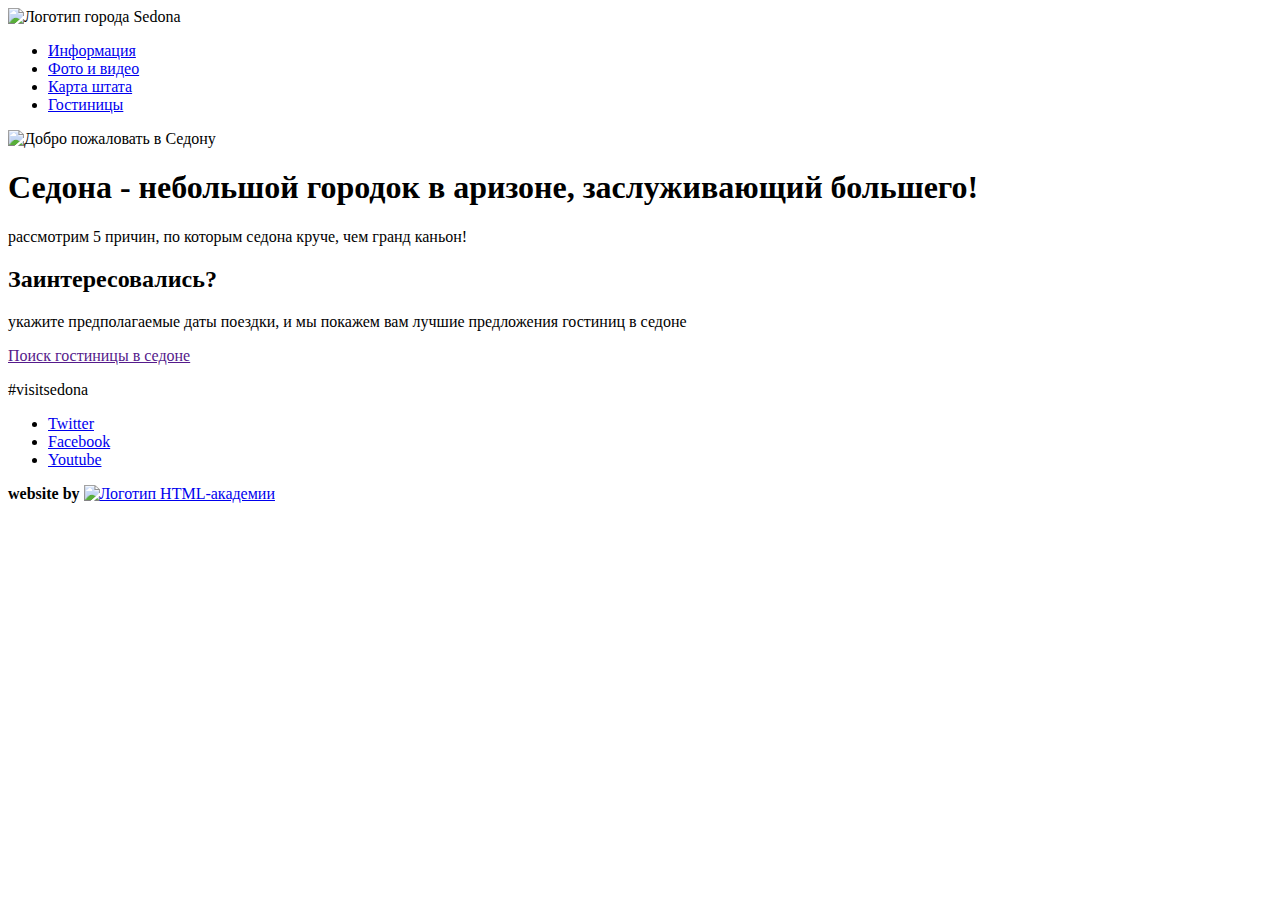
==== index.html @ 6fabb26b "Correct 3 comments ex.2" ====
<!DOCTYPE html>
<html lang="ru">
  <head>
    <meta charset="utf-8">
    <title>HTML Academy: Седона</title>
  </head>
  <body>
	   <header class="main-header">
       <nav class="main-navigation">
         <!-- LOGO -->
         <a class="main-header-logo">
           <img src="img/logo.jpg" width="" height="" alt="Логотип города Sedona">
         </a>
         <ul class="site-navigation">
           <li><a href="info.html">Информация</a></li>
           <li><a href="multimedia.html">Фото и видео</a></li>
           <li><a href="map.html">Карта штата</a></li>
           <li><a href="inner.html">Гостиницы</a></li>
         </ul>
       </nav>
     </header>
     <main class="container">
       <!-- Image and text -->
       <section class = "welcome-foto">
           <img src="" width="" height="" alt="Добро пожаловать в Седону">
       </section>
       <section class = "welcome-text">
         <h1>Седона - небольшой городок в аризоне, заслуживающий большего!</h1>
         <p>рассмотрим 5 причин, по которым седона круче, чем гранд каньон!</p>
       </section>
      <!-- It is not necessary to do on lesson 2 -->
       <section class = "features">
       </section>
       <section class = "booking">
          <h2>Заинтересовались?</h2>
          <p>укажите предполагаемые даты поездки,
            и мы покажем вам лучшие предложения гостиниц в седоне</p>
          <a class="button" href="">Поиск гостиницы в седоне</a>
        </section>
        <!-- It is not necessary to do on lesson 2 -->
         <section class = "map">
         </section>
     </main>
     <footer class="main-footer">
       <p>#visitsedona</p>
       <ul>
         <li><a class="social-media" href="#">Twitter</a></li>
         <li><a class="social-media" href="#">Facebook</a></li>
         <li><a class="social-media" href="#">Youtube</a></li>
       </ul>
       <p>
         <b>website by</b>
         <a class="copyright" href="https://htmlacademy.ru">
           <img src="img/copyright.jpg" width="" height="" alt="Логотип HTML-академии">
         </a>
       </p>
     </footer>
  </body>
</html>
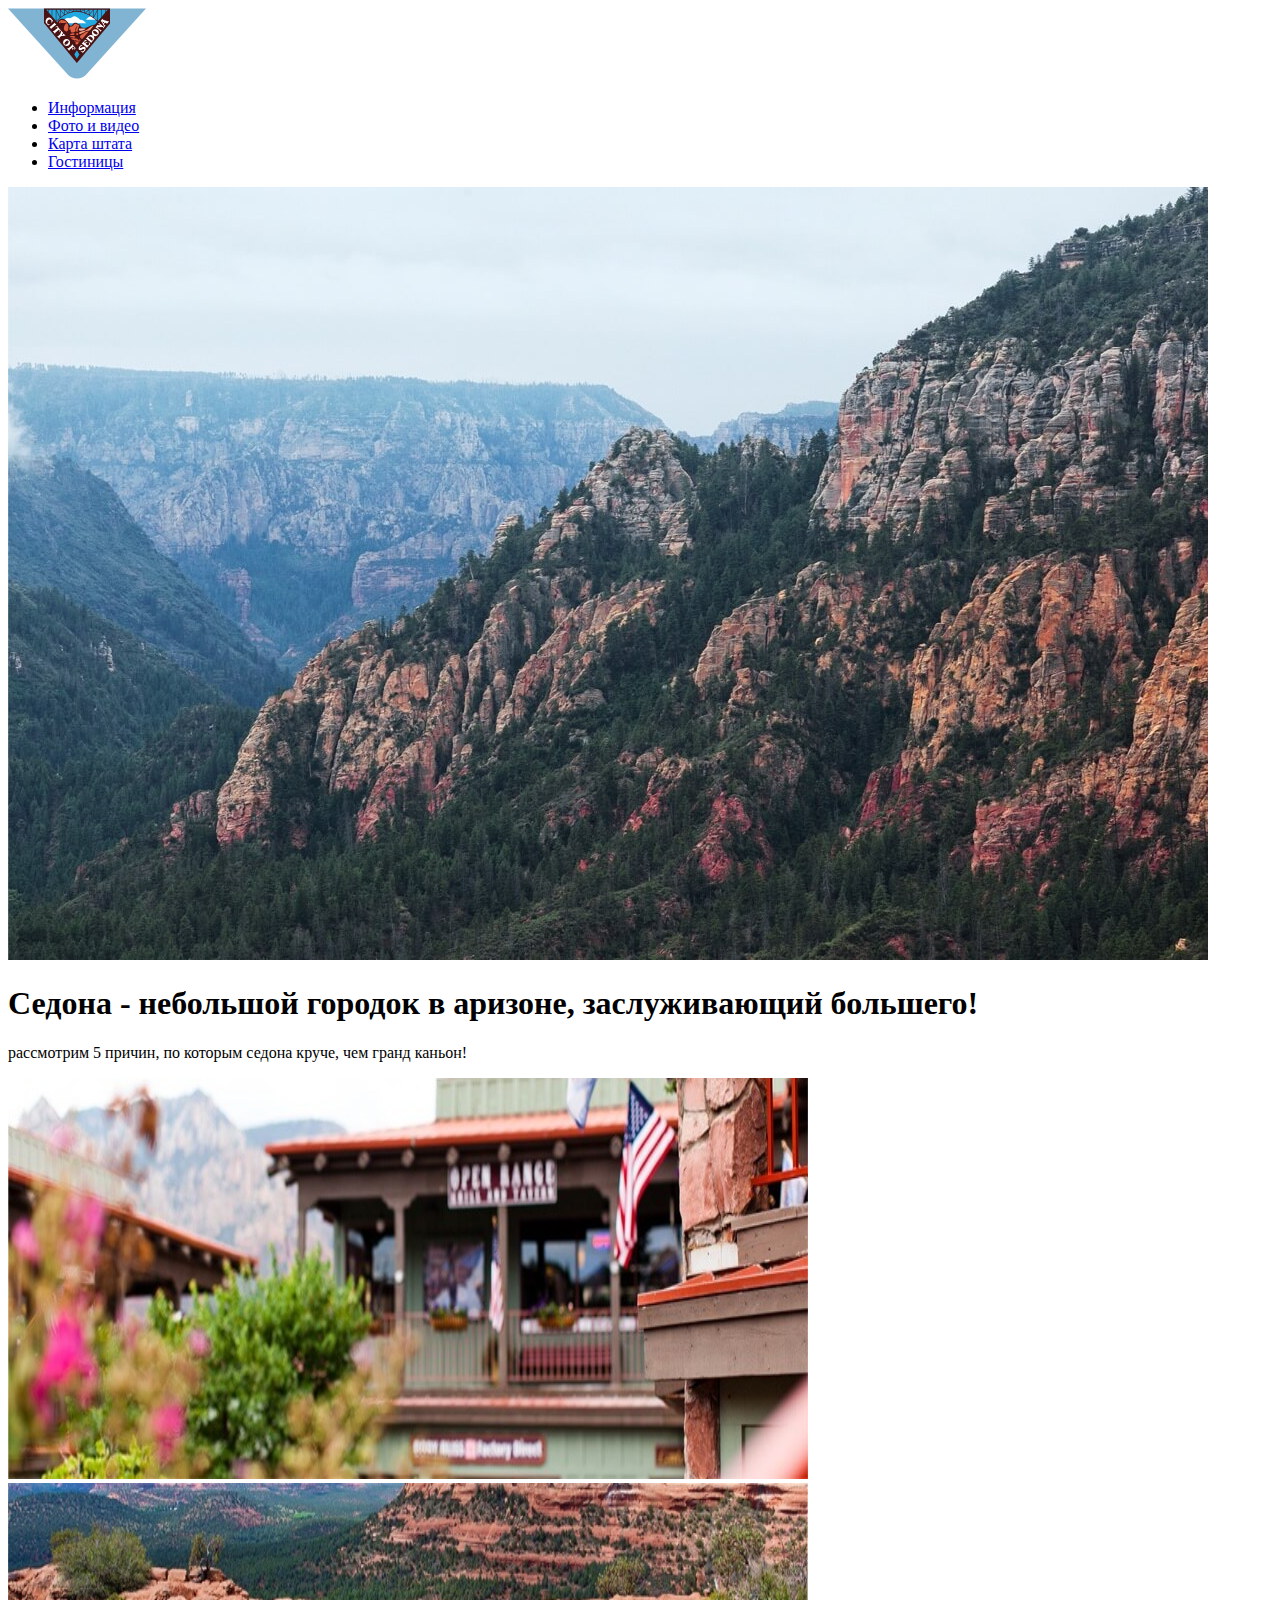
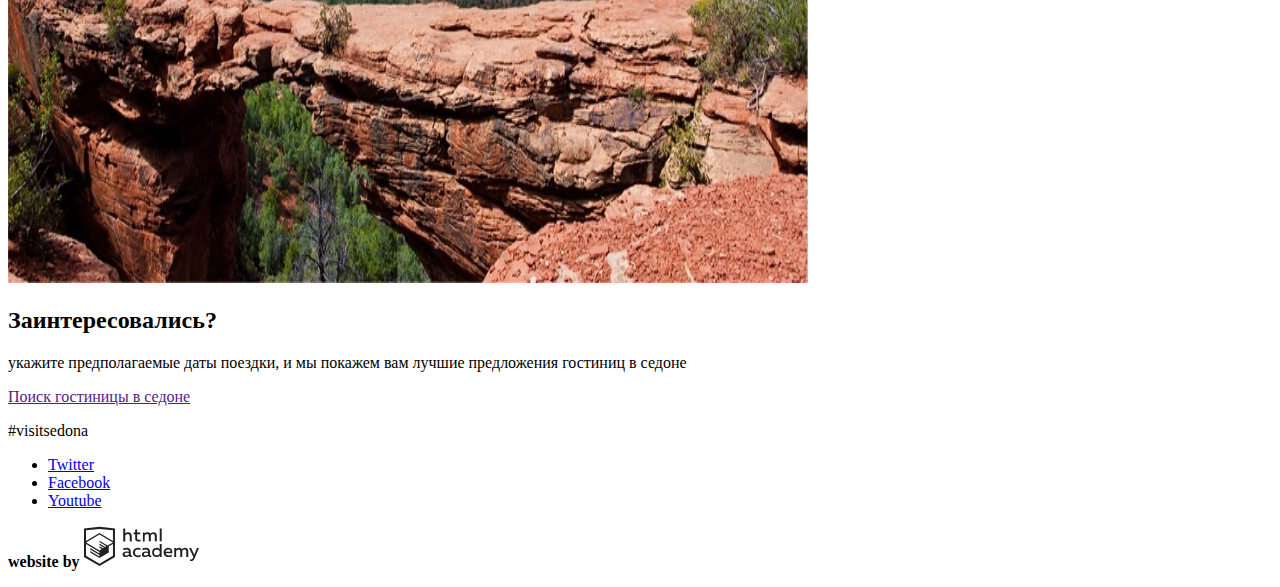
==== commit 675d3692: "Add jpg files" ====
--- a/index.html
+++ b/index.html
@@ -9,7 +9,7 @@
        <nav class="main-navigation">
          <!-- LOGO -->
          <a class="main-header-logo">
-           <img src="img/logo.jpg" width="" height="" alt="Логотип города Sedona">
+           <img src="img/logo-sedona.svg" width="138" height="71" alt="Логотип города Sedona">
          </a>
          <ul class="site-navigation">
            <li><a href="info.html">Информация</a></li>
@@ -22,7 +22,7 @@
      <main class="container">
        <!-- Image and text -->
        <section class = "welcome-foto">
-           <img src="" width="" height="" alt="Добро пожаловать в Седону">
+           <img src="img/welcome.jpg" width="1200" height="773" alt="Добро пожаловать в Седону">
        </section>
        <section class = "welcome-text">
          <h1>Седона - небольшой городок в аризоне, заслуживающий большего!</h1>
@@ -30,6 +30,8 @@
        </section>
       <!-- It is not necessary to do on lesson 2 -->
        <section class = "features">
+         <img src="img/welcome-true-town.jpg" width="800" height="401" alt="Седона - настоящий город, а не аттракцион для туристов">
+         <img src="img/welcome-bridge.jpg" width="800" height="400" alt="Мост дьявола">
        </section>
        <section class = "booking">
           <h2>Заинтересовались?</h2>
@@ -51,7 +53,7 @@
        <p>
          <b>website by</b>
          <a class="copyright" href="https://htmlacademy.ru">
-           <img src="img/copyright.jpg" width="" height="" alt="Логотип HTML-академии">
+           <img src="img/logo-htmlacademy.svg" width="115" height="41" alt="Логотип HTML-академии">
          </a>
        </p>
      </footer>
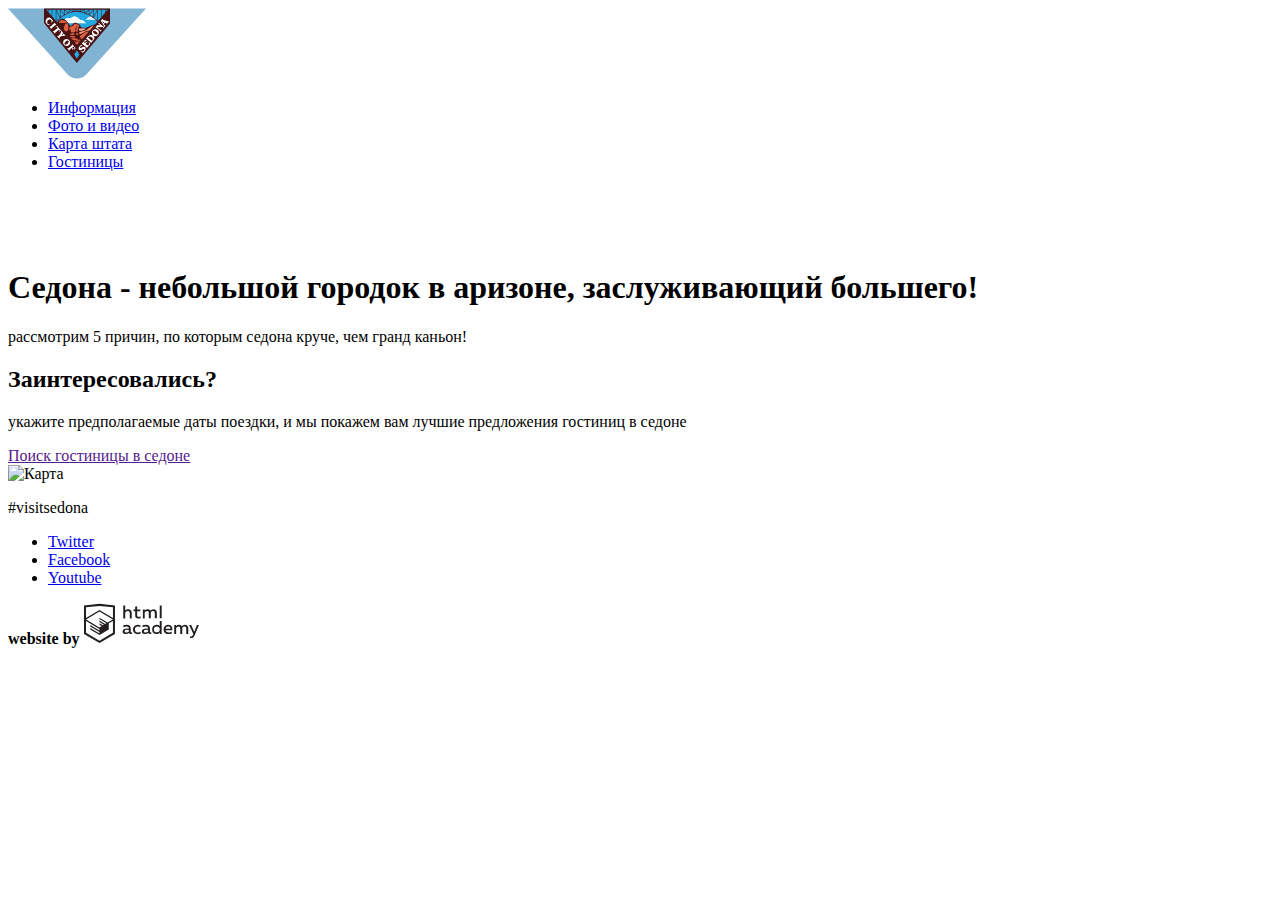
==== commit d48dfc4d: "Correct images" ====
--- a/index.html
+++ b/index.html
@@ -22,7 +22,7 @@
      <main class="container">
        <!-- Image and text -->
        <section class = "welcome-foto">
-           <img src="img/welcome.jpg" width="1200" height="773" alt="Добро пожаловать в Седону">
+           <img src="img/mask.svg" width="1200" height="57" alt="Маска">
        </section>
        <section class = "welcome-text">
          <h1>Седона - небольшой городок в аризоне, заслуживающий большего!</h1>
@@ -30,8 +30,7 @@
        </section>
       <!-- It is not necessary to do on lesson 2 -->
        <section class = "features">
-         <img src="img/welcome-true-town.jpg" width="800" height="401" alt="Седона - настоящий город, а не аттракцион для туристов">
-         <img src="img/welcome-bridge.jpg" width="800" height="400" alt="Мост дьявола">
+      
        </section>
        <section class = "booking">
           <h2>Заинтересовались?</h2>
@@ -41,6 +40,7 @@
         </section>
         <!-- It is not necessary to do on lesson 2 -->
          <section class = "map">
+           <img src="img/map.jpg" width="1573" height="724" alt="Карта"
          </section>
      </main>
      <footer class="main-footer">
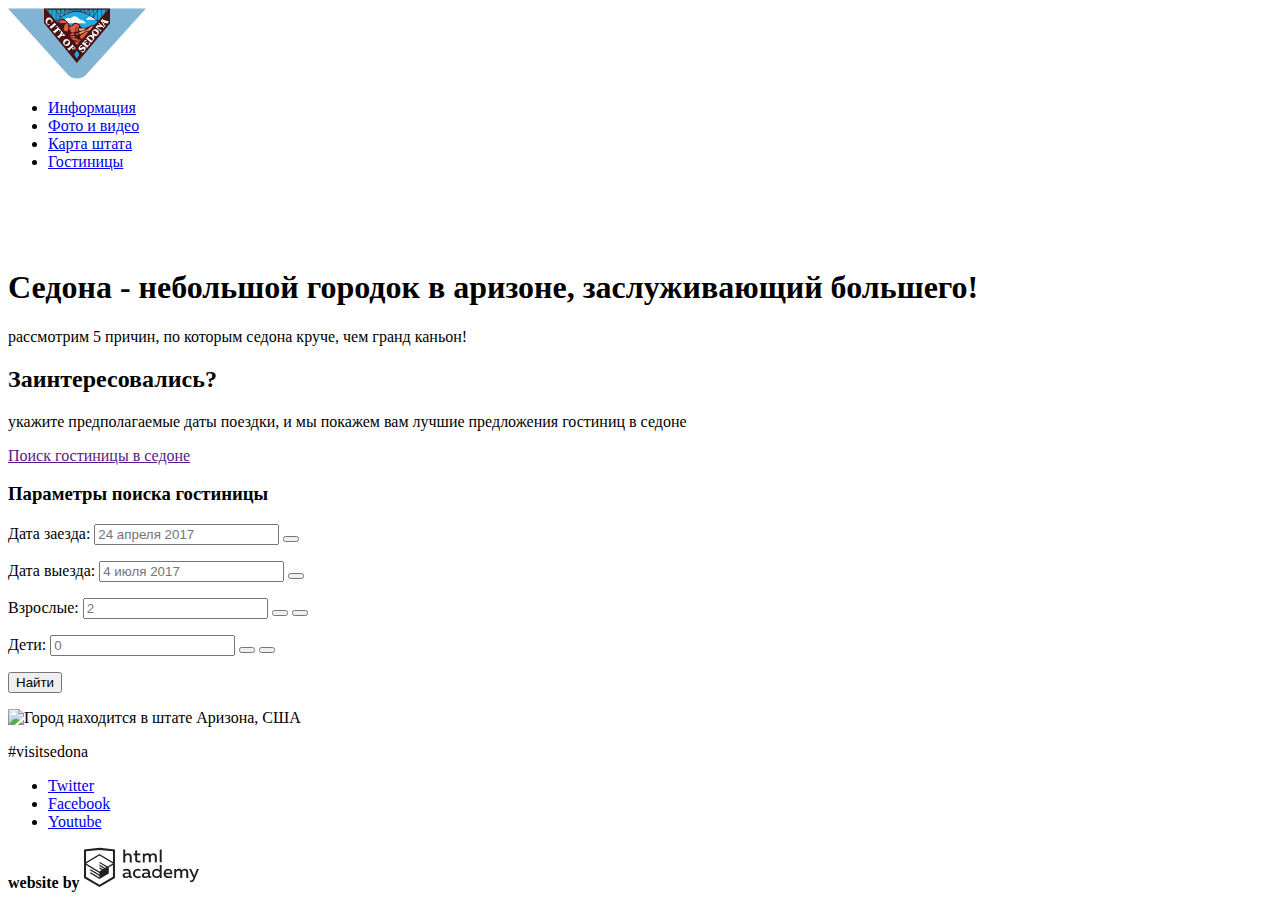
==== commit 9a1d2228: "Add form and arial-labels" ====
--- a/index.html
+++ b/index.html
@@ -30,7 +30,7 @@
        </section>
       <!-- It is not necessary to do on lesson 2 -->
        <section class = "features">
-      
+
        </section>
        <section class = "booking">
           <h2>Заинтересовались?</h2>
@@ -38,21 +38,51 @@
             и мы покажем вам лучшие предложения гостиниц в седоне</p>
           <a class="button" href="">Поиск гостиницы в седоне</a>
         </section>
-        <!-- It is not necessary to do on lesson 2 -->
+        <section class="searching-hotels">
+          <h3 class="visually-hidden">Параметры поиска гостиницы</h3>
+          <form class="searching-form" method="post" action="https://echo.htmlacademy.ru">
+            <p class="searching-item">
+              <label class="searching-form-label" for="searching-arrival">Дата заезда:</label>
+              <input type="text" id="searching-arrival" name="arrival" placeholder="24 апреля 2017" >
+              <!-- Прочитала, что картинку лучше вставить через СSS -->
+              <button id="searching-form-calendar" aria-label="Календарь"></button>
+            </p>
+            <p class="searching-item">
+              <label class="searching-form-label" for="searching-depature">Дата выезда:</label>
+              <input type="text" id="searching-depature" name="depature" placeholder="4 июля 2017" >
+                <button id="searching-form-calendar" aria-label="Календарь"></button>
+            </p>
+            <p class="searching-item">
+              <label class="searching-form-label" for="searching-adult">Взрослые:</label>
+              <input type="text" id="searching-adult" name="adult" placeholder="2" >
+              <button id="searching-form-minus" aria-label="Уменьшить"></button>
+              <button id="searching-form-plus" aria-label="Увеличить"></button>
+            </p>
+            <p class="searching-item">
+              <label class="searching-form-label" for="searching-children">Дети:</label>
+              <input type="text" id="searching-children" name="children" placeholder="0" >
+              <button id="searching-form-minus" aria-label="Уменьшить"></button>
+              <button id="searching-form-plus" aria-label="Увеличить"></button>
+            </p>
+            <p class="searching-item">
+              <button class="form-button" type="submit" aria-label="Найти">Найти</button>
+            </p>
+          </form>
+        </section>
          <section class = "map">
-           <img src="img/map.jpg" width="1573" height="724" alt="Карта"
+           <img src="img/map.jpg" width="1573" height="724" alt="Город находится в штате Аризона, США"
          </section>
      </main>
      <footer class="main-footer">
        <p>#visitsedona</p>
        <ul>
-         <li><a class="social-media" href="#">Twitter</a></li>
-         <li><a class="social-media" href="#">Facebook</a></li>
-         <li><a class="social-media" href="#">Youtube</a></li>
+         <li><a class="social-media" href="#"  aria-label="Ссылка на Twitter г. Седона">Twitter</a></li>
+         <li><a class="social-media" href="#" aria-label="Ссылка на Facebook г.Седона">Facebook</a></li>
+         <li><a class="social-media" href="#" aria-label="Ссылка на Youtube канал г. Седона ">Youtube</a></li>
        </ul>
        <p>
          <b>website by</b>
-         <a class="copyright" href="https://htmlacademy.ru">
+         <a class="copyright" href="https://htmlacademy.ru" aria-label="Ссылка на сайт HTML-академии">
            <img src="img/logo-htmlacademy.svg" width="115" height="41" alt="Логотип HTML-академии">
          </a>
        </p>
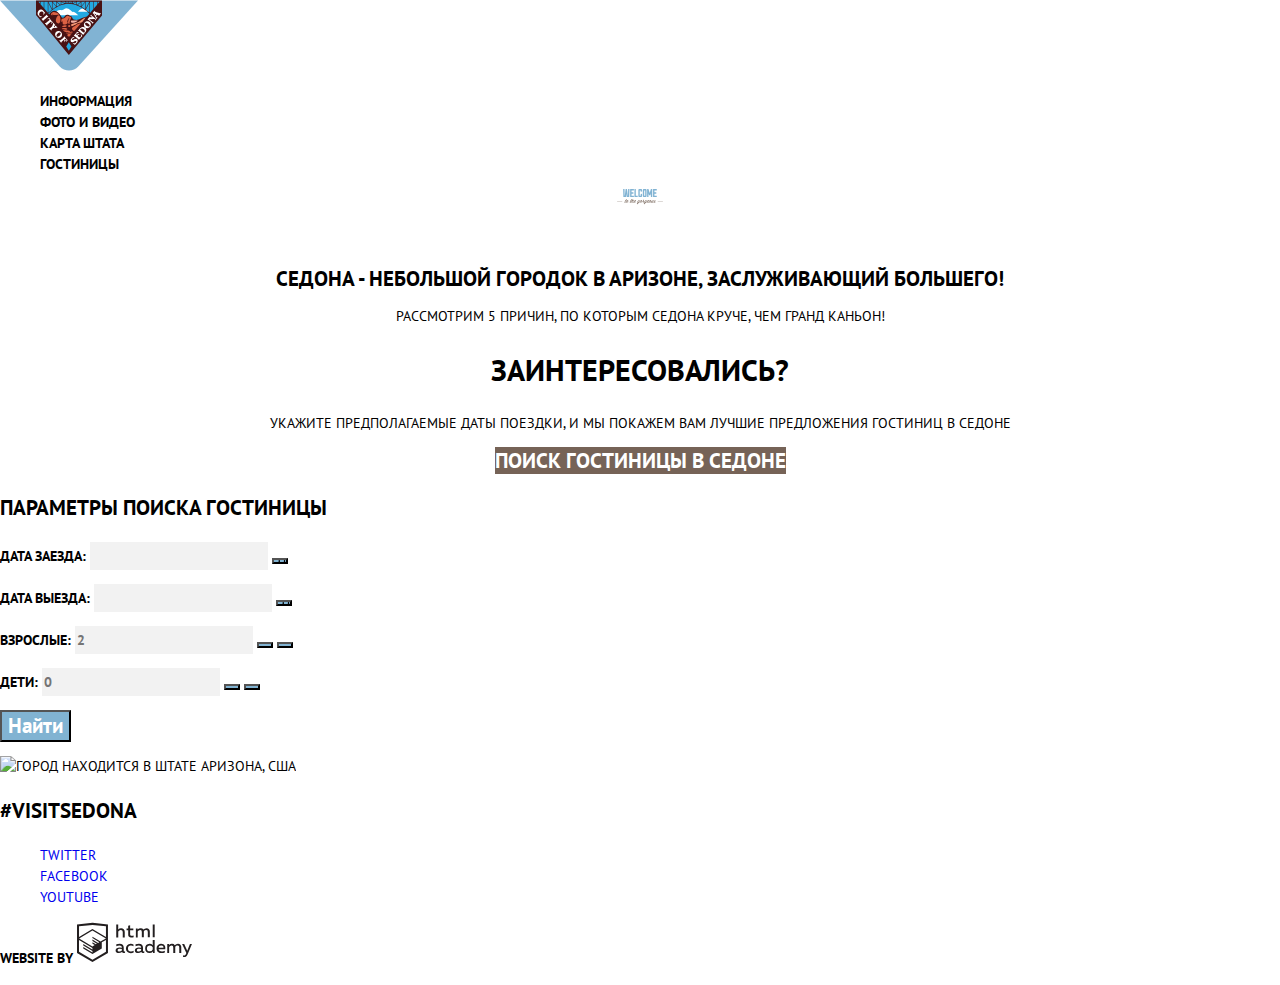
==== commit 4e8d56f4: "Basic style" ====
--- a/index.html
+++ b/index.html
@@ -3,6 +3,9 @@
   <head>
     <meta charset="utf-8">
     <title>HTML Academy: Седона</title>
+    <link href="https://fonts.googleapis.com/css?family=PT+Sans" rel="stylesheet">
+    <link href="css/normalize.css" rel="stylesheet">
+    <link href="css/style.css" rel="stylesheet">
   </head>
   <body>
 	   <header class="main-header">
@@ -43,26 +46,25 @@
           <form class="searching-form" method="post" action="https://echo.htmlacademy.ru">
             <p class="searching-item">
               <label class="searching-form-label" for="searching-arrival">Дата заезда:</label>
-              <input type="text" id="searching-arrival" name="arrival" placeholder="24 апреля 2017" >
-              <!-- Прочитала, что картинку лучше вставить через СSS -->
-              <button id="searching-form-calendar" aria-label="Календарь"></button>
+              <input type="text" id="searching-arrival" name="arrival">
+              <button type="button" id="searching-form-calendar" class="arrival-button" aria-label="Календарь"></button>
             </p>
             <p class="searching-item">
               <label class="searching-form-label" for="searching-depature">Дата выезда:</label>
-              <input type="text" id="searching-depature" name="depature" placeholder="4 июля 2017" >
-                <button id="searching-form-calendar" aria-label="Календарь"></button>
+              <input type="text" id="searching-depature" name="depature">
+                <button type="button" id="searching-form-calendar" class="depature-button" aria-label="Календарь"></button>
             </p>
             <p class="searching-item">
               <label class="searching-form-label" for="searching-adult">Взрослые:</label>
-              <input type="text" id="searching-adult" name="adult" placeholder="2" >
-              <button id="searching-form-minus" aria-label="Уменьшить"></button>
-              <button id="searching-form-plus" aria-label="Увеличить"></button>
+              <input  type="text" id="searching-adult" name="adult" placeholder="2" >
+              <button type="button" id="searching-form-minus" class="minus" aria-label="Уменьшить"></button>
+              <button type="button" id="searching-form-plus" class="plus" aria-label="Увеличить"></button>
             </p>
             <p class="searching-item">
               <label class="searching-form-label" for="searching-children">Дети:</label>
-              <input type="text" id="searching-children" name="children" placeholder="0" >
-              <button id="searching-form-minus" aria-label="Уменьшить"></button>
-              <button id="searching-form-plus" aria-label="Увеличить"></button>
+              <input  type="text" id="searching-children" name="children" placeholder="0" >
+              <button type="button" id="searching-form-minus" class="minus" aria-label="Уменьшить"></button>
+              <button type="button" id="searching-form-plus" class="plus" aria-label="Увеличить"></button>
             </p>
             <p class="searching-item">
               <button class="form-button" type="submit" aria-label="Найти">Найти</button>
@@ -74,13 +76,13 @@
          </section>
      </main>
      <footer class="main-footer">
-       <p>#visitsedona</p>
+       <p class="teg-visit">#visitsedona</p>
        <ul>
          <li><a class="social-media" href="#"  aria-label="Ссылка на Twitter г. Седона">Twitter</a></li>
          <li><a class="social-media" href="#" aria-label="Ссылка на Facebook г.Седона">Facebook</a></li>
          <li><a class="social-media" href="#" aria-label="Ссылка на Youtube канал г. Седона ">Youtube</a></li>
        </ul>
-       <p>
+       <p class="link-academy">
          <b>website by</b>
          <a class="copyright" href="https://htmlacademy.ru" aria-label="Ссылка на сайт HTML-академии">
            <img src="img/logo-htmlacademy.svg" width="115" height="41" alt="Логотип HTML-академии">
--- a/css/style.css
+++ b/css/style.css
@@ -0,0 +1,182 @@
+body {
+  margin: 0;
+  font-family: "PT Sans", Arial, sans-serif;
+  font-size: 14px;
+  line-height: 21px;
+  color: #000000;
+  text-transform: uppercase;
+  background-color: #ffffff;
+}
+a{
+  text-decoration: none;
+}
+.main-navigation{
+  font-weight: bold;
+}
+.site-navigation{
+  list-style: none;
+}
+.site-navigation a{
+  color: #000000;
+}
+.site-navigation a:hover{
+  color: #cadeeb;
+}
+.site-navigation a:active{
+  color: #e7e7e7;
+}
+.site-navigation-current a{
+  color: #766357;
+}
+.welcome-foto{
+  background-image: url("../img/welcome.jpg");
+  background-image: url("../img/intro-welcome.svg");
+  background-position: top center;
+  background-repeat: no-repeat;
+}
+.welcome-text{
+  text-align: center;
+}
+h1{
+  font-size: 21px;
+  line-height: 26px;
+  text-align: center;
+}
+h2{
+  font-size: 30px;
+  line-height: 36px;
+  text-align: center;
+}
+h3{
+  font-size: 21px;
+  line-height: 26px;
+  font-weight: bold;
+}
+.rating-score{
+  background-color: #f2f2f2;
+}
+.booking{
+  text-align: center;
+}
+.button{
+  font-size: 21px;
+  line-height: 26px;
+  font-weight: bold;
+  text-align: center;
+  color: #ffffff;
+  vertical-align: middle;
+  background-color: #766357;
+  border: none;
+}
+.button:hover{
+  background-color: #604e43;
+  color: #eeedec;
+}
+.button:active {
+  background-color: #503e33;
+  color: #827872;
+}
+.info-button{
+  font-size: 14px;
+  line-height: 21px;
+  font-weight: bold;
+  text-align: center;
+  background-color: #81b3d2;
+  color: #ffffff;
+  border: none;
+}
+.info-button:hover{
+  background-color: #669ec0;
+  color: #cbdbe7;
+}
+.info-button:active{
+  background-color: #5496bd;
+  color: #94b9d2;
+}
+.book-button{
+  font-size: 14px;
+  line-height: 21px;
+  font-weight: bold;
+  text-align: center;
+  color: #ffffff;
+  vertical-align: middle;
+  background-color: #766357;
+  border: none;
+}
+.book-button:hover{
+  background-color: #604e43;
+  color: #eeedec;
+}
+.book-button:active {
+  background-color: #503e33;
+  color: #827872;
+}
+.searching-hotels{
+  font-size: 14px;
+  line-height: 26px;
+  font-weight: bold;
+}
+.searching-hotels input[type="text"]{
+  font:inherit;
+  color: #000000;
+  text-transform: uppercase;
+  background-color: #f2f2f2;
+  border: none;
+}
+.searching-hotels input[type="text"]:hover{
+  background-color: #ebebeb;
+  border: none;
+}
+.searching-hotels input[type="text"]:active{
+  background-color: #ffffff;
+  border: 2px solid #ebebeb;
+}
+
+.arrival-button,
+.depature-button{
+  background-image: url("../img/calendar.svg");
+  }
+
+.searching-hotels button{
+  font-size: 21px;
+  line-height: 26px;
+  font-weight: bold;
+  text-align: center;
+  background-color: #81b3d2;
+  color: #ffffff;
+}
+.searching-hotels button:hover{
+  background-color: #669ec0;
+  color: #cbdbe7;
+}
+.searching-hotels button:active{
+  background-color: #5496bd;
+  color: #94b9d2;
+}
+.teg-visit{
+  font-size: 21px;
+  line-height: 26px;
+  font-weight: bold;
+}
+.main-footer ul{
+  list-style: none;
+
+}
+.main-footer ul:hover{
+  background-color: #669ec0;
+  color: #ffffff;
+}
+.main-footer ul:active {
+  background-color: #5496bd;
+  color: #88b6d1;
+}
+.link-academy{
+  font-size: 14px;
+  line-height: 26px;
+}
+.link-academy img:hover{
+  background-color: #98c1da;
+}
+.link-academy img:active {
+  background-color: #bdbbbc;
+}
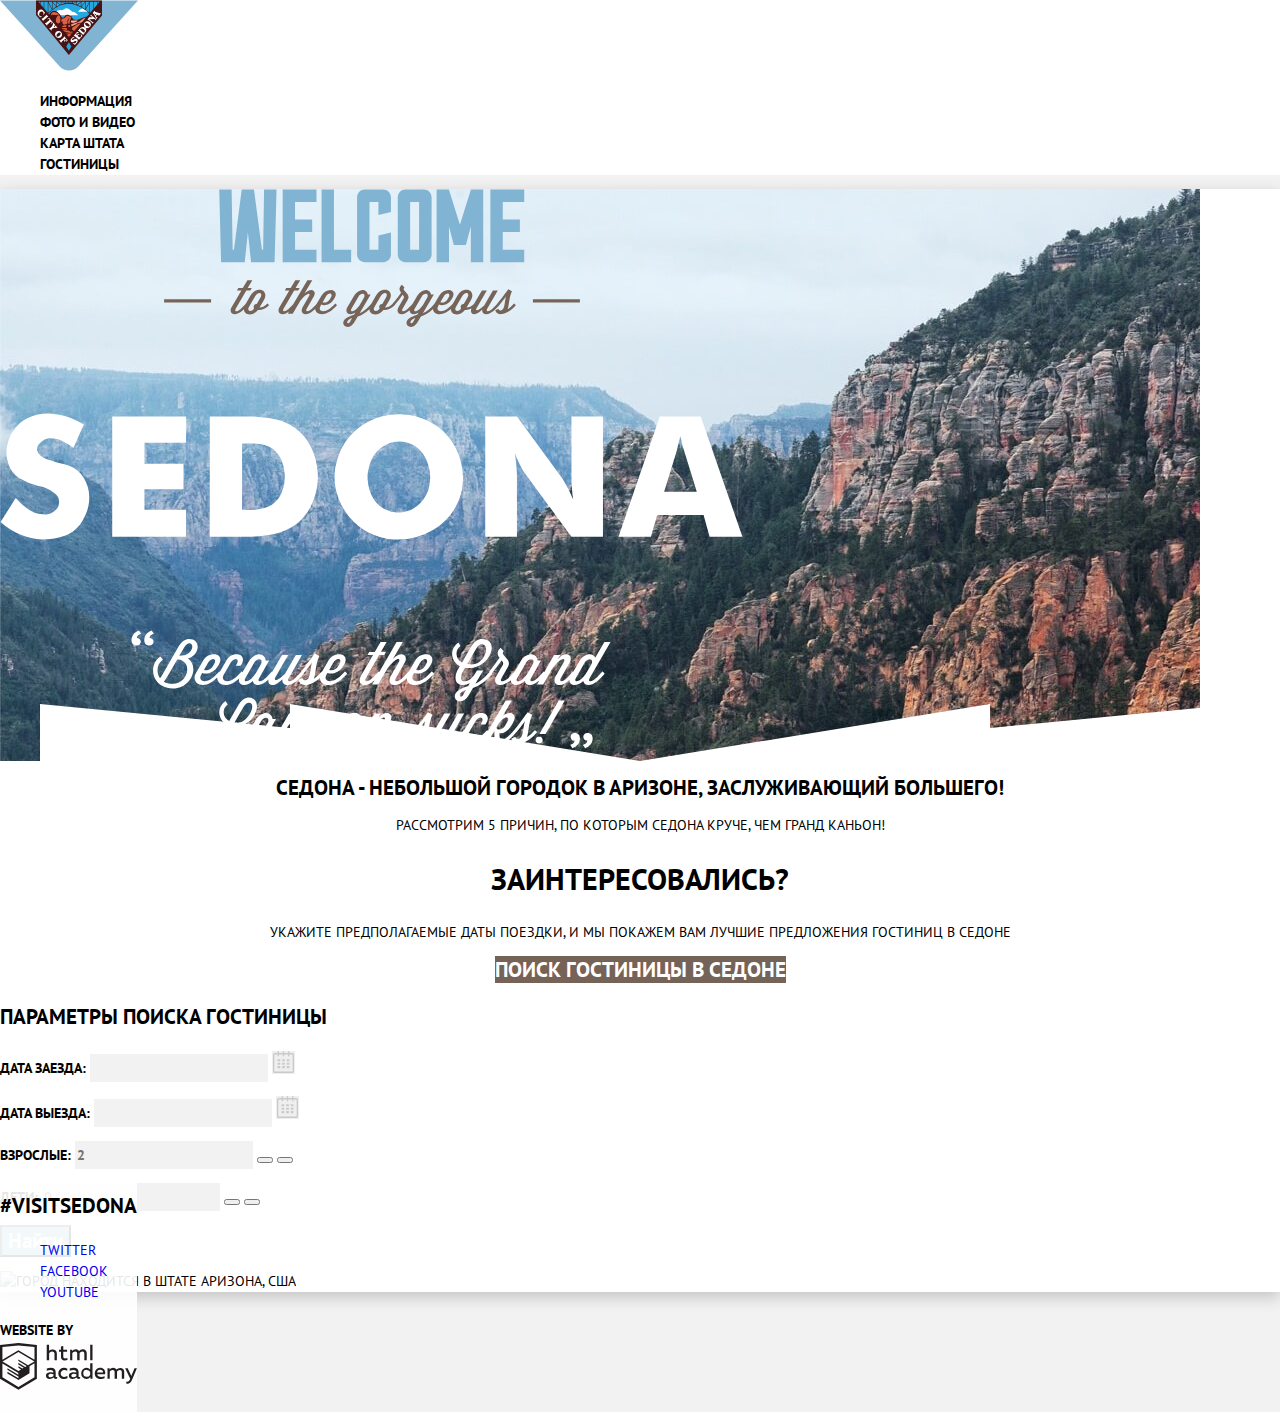
==== commit 3b016217: "Correcr basic style" ====
--- a/index.html
+++ b/index.html
@@ -23,10 +23,7 @@
        </nav>
      </header>
      <main class="container">
-       <!-- Image and text -->
-       <section class = "welcome-foto">
-           <img src="img/mask.svg" width="1200" height="57" alt="Маска">
-       </section>
+       <section class = "welcome-foto"></section>
        <section class = "welcome-text">
          <h1>Седона - небольшой городок в аризоне, заслуживающий большего!</h1>
          <p>рассмотрим 5 причин, по которым седона круче, чем гранд каньон!</p>
@@ -47,12 +44,18 @@
             <p class="searching-item">
               <label class="searching-form-label" for="searching-arrival">Дата заезда:</label>
               <input type="text" id="searching-arrival" name="arrival">
-              <button type="button" id="searching-form-calendar" class="arrival-button" aria-label="Календарь"></button>
+              <button type="button" id="searching-form-calendar" class="arrival-button" aria-label="Календарь">
+                <svg xmlns="http://www.w3.org/2000/svg" width="21" height="22" viewBox="0 0 21 22"><path d="M19.251 2.025h-2.845V.648c0-.381-.294-.689-.656-.689-.363 0-.656.308-.656.689v1.377h-3.938V.648c0-.381-.294-.689-.655-.689-.363 0-.657.308-.657.689v1.377H5.906V.648c0-.381-.294-.689-.656-.689-.363 0-.657.308-.657.689v1.377H1.75C.784 2.025 0 2.847 0 3.862v16.302C0 21.179.784 22 1.75 22h17.501c.966 0 1.749-.821 1.749-1.836V3.862c0-1.015-.783-1.837-1.749-1.837zm.437 18.139a.448.448 0 0 1-.437.459H1.75a.45.45 0 0 1-.438-.459V3.862a.45.45 0 0 1 .438-.459h2.844v1.378c0 .381.294.689.657.689.362 0 .656-.308.656-.689V3.403h3.938v1.378c0 .381.294.689.657.689.361 0 .655-.308.655-.689V3.403h3.938v1.378c0 .381.293.689.656.689.362 0 .656-.308.656-.689V3.403h2.845c.241 0 .437.206.437.459v16.302z"/><path d="M4.594 8.225h2.625v2.066H4.594zM4.594 11.668h2.625v2.067H4.594zM4.594 15.112h2.625v2.066H4.594zM9.188 15.112h2.625v2.066H9.188zM9.188 11.668h2.625v2.067H9.188zM9.188 8.225h2.625v2.066H9.188zM13.781 15.112h2.625v2.066h-2.625zM13.781 11.668h2.625v2.067h-2.625zM13.781 8.225h2.625v2.066h-2.625z"/>
+                </svg>
+              </button>
             </p>
             <p class="searching-item">
               <label class="searching-form-label" for="searching-depature">Дата выезда:</label>
               <input type="text" id="searching-depature" name="depature">
-                <button type="button" id="searching-form-calendar" class="depature-button" aria-label="Календарь"></button>
+                <button type="button" id="searching-form-calendar" class="depature-button" aria-label="Календарь">
+                  <svg  xmlns="http://www.w3.org/2000/svg" width="21" height="22" viewBox="0 0 21 22"><path d="M19.251 2.025h-2.845V.648c0-.381-.294-.689-.656-.689-.363 0-.656.308-.656.689v1.377h-3.938V.648c0-.381-.294-.689-.655-.689-.363 0-.657.308-.657.689v1.377H5.906V.648c0-.381-.294-.689-.656-.689-.363 0-.657.308-.657.689v1.377H1.75C.784 2.025 0 2.847 0 3.862v16.302C0 21.179.784 22 1.75 22h17.501c.966 0 1.749-.821 1.749-1.836V3.862c0-1.015-.783-1.837-1.749-1.837zm.437 18.139a.448.448 0 0 1-.437.459H1.75a.45.45 0 0 1-.438-.459V3.862a.45.45 0 0 1 .438-.459h2.844v1.378c0 .381.294.689.657.689.362 0 .656-.308.656-.689V3.403h3.938v1.378c0 .381.294.689.657.689.361 0 .655-.308.655-.689V3.403h3.938v1.378c0 .381.293.689.656.689.362 0 .656-.308.656-.689V3.403h2.845c.241 0 .437.206.437.459v16.302z"/><path d="M4.594 8.225h2.625v2.066H4.594zM4.594 11.668h2.625v2.067H4.594zM4.594 15.112h2.625v2.066H4.594zM9.188 15.112h2.625v2.066H9.188zM9.188 11.668h2.625v2.067H9.188zM9.188 8.225h2.625v2.066H9.188zM13.781 15.112h2.625v2.066h-2.625zM13.781 11.668h2.625v2.067h-2.625zM13.781 8.225h2.625v2.066h-2.625z"/>
+                  </svg>
+                </button>
             </p>
             <p class="searching-item">
               <label class="searching-form-label" for="searching-adult">Взрослые:</label>
@@ -85,7 +88,9 @@
        <p class="link-academy">
          <b>website by</b>
          <a class="copyright" href="https://htmlacademy.ru" aria-label="Ссылка на сайт HTML-академии">
-           <img src="img/logo-htmlacademy.svg" width="115" height="41" alt="Логотип HTML-академии">
+           <svg class= "link-academy" id="Layer_1" data-name="Layer 1" xmlns="http://www.w3.org/2000/svg" viewBox="0 0 108.08 36.85"><title>logo-htmlacademy-small1</title><path d="M44.61,26.88a2,2,0,0,0,.55-0.1v1.33a3.25,3.25,0,0,1-1.18.21,1.67,1.67,0,0,1-1.67-1,4.84,4.84,0,0,1-3.14,1.08c-1.51,0-2.91-.83-2.91-2.55,0-2.13,2-2.79,3.71-2.79a11.08,11.08,0,0,1,2.17.25v-0.3c0-1-.76-1.77-2.19-1.77a7.42,7.42,0,0,0-3,.64v-1.7a10.21,10.21,0,0,1,3.19-.55c2.36,0,3.81,1.12,3.81,3.65v3a0.54,0.54,0,0,0,.49.59h0.17Zm-6.44-1.13A1.35,1.35,0,0,0,39.63,27h0.11a3.39,3.39,0,0,0,2.41-1V24.58a9.72,9.72,0,0,0-1.81-.21c-1,0-2.16.33-2.16,1.38h0Zm12.36-6.11a5,5,0,0,1,2.57.64V22a4.08,4.08,0,0,0-2.3-.7,2.75,2.75,0,1,0,0,5.49,5,5,0,0,0,2.43-.64v1.71a6.27,6.27,0,0,1-2.76.57A4.21,4.21,0,0,1,46,24.51q0-.21,0-0.41a4.32,4.32,0,0,1,4.18-4.46h0.38Zm12.17,7.24a2,2,0,0,0,.55-0.1v1.33a3.25,3.25,0,0,1-1.18.21,1.67,1.67,0,0,1-1.67-1,4.84,4.84,0,0,1-3.14,1.08c-1.51,0-2.91-.83-2.91-2.55,0-2.13,2-2.79,3.71-2.79a11.08,11.08,0,0,1,2.17.25v-0.3c0-1-.76-1.77-2.19-1.77a7.42,7.42,0,0,0-3,.64v-1.7a10.21,10.21,0,0,1,3.19-.55c2.36,0,3.81,1.12,3.81,3.65v3a0.54,0.54,0,0,0,.49.59h0.17Zm-6.44-1.13A1.35,1.35,0,0,0,57.73,27h0.11a3.39,3.39,0,0,0,2.41-1V24.58a9.72,9.72,0,0,0-1.81-.21c-1.06,0-2.16.33-2.16,1.38h0ZM73,16V28.2H71.35V26.88a3.88,3.88,0,0,1-3.19,1.54,4.4,4.4,0,0,1,0-8.78,3.81,3.81,0,0,1,3,1.3V16H73Zm-4.53,5.22a2.76,2.76,0,1,0,0,5.52A2.86,2.86,0,0,0,71.15,25V23A2.91,2.91,0,0,0,68.49,21.27ZM79,19.64c3.31,0,4.46,2.68,3.92,5.09H76.7c0.21,1.5,1.67,2.11,3.19,2.11a6.11,6.11,0,0,0,2.64-.59v1.6a7.14,7.14,0,0,1-3,.57C77,28.42,74.78,27,74.78,24a4.18,4.18,0,0,1,4-4.39H79Zm0.09,1.54a2.28,2.28,0,0,0-2.44,2.1v0.06H81.3A2,2,0,0,0,79.13,21.18Zm5.73,7V19.87h1.65v1a3.81,3.81,0,0,1,2.78-1.27A2.86,2.86,0,0,1,91.89,21a4.12,4.12,0,0,1,2.91-1.33A3.06,3.06,0,0,1,98,23V28.2h-1.9V23.05a1.59,1.59,0,0,0-1.42-1.75H94.42a2.8,2.8,0,0,0-2.07,1.12V28.2h-1.9V23.05A1.59,1.59,0,0,0,89,21.31H88.8a3,3,0,0,0-2.21,1.29v5.63H84.86Zm21.31-8.33h1.9l-3.91,9.46c-0.9,2.17-2.09,2.86-3.35,2.86a4.76,4.76,0,0,1-1.1-.14V30.46a2.86,2.86,0,0,0,.85.12c0.9,0,1.58-.64,2.07-1.9l0.17-.42-4-8.4h2l2.86,6.29ZM38.73,1.46V6.22a3.81,3.81,0,0,1,2.7-1.14,3.25,3.25,0,0,1,3.44,3.4v5.15H43V8.72a1.81,1.81,0,0,0-1.61-2h-0.3a2.93,2.93,0,0,0-2.32,1.39v5.52h-1.9V1.46h1.9ZM49.94,2.31v3h3V6.91h-3v3.81c0,1.1.5,1.46,1.58,1.46a4.49,4.49,0,0,0,1.69-.33v1.6A6.8,6.8,0,0,1,51,13.8a2.55,2.55,0,0,1-2.86-2.74V6.89H46.58V5.26h1.5V2.74Zm5.4,11.31V5.28H57v1A3.81,3.81,0,0,1,59.77,5a2.86,2.86,0,0,1,2.6,1.33A4.12,4.12,0,0,1,65.28,5,3.06,3.06,0,0,1,68.44,8.4v5.21h-1.9V8.46a1.59,1.59,0,0,0-1.42-1.75H64.89a2.8,2.8,0,0,0-2.07,1.12v5.78h-1.9V8.46A1.59,1.59,0,0,0,59.5,6.71H59.27A3,3,0,0,0,57.06,8v5.63H55.34ZM71.17,1.45H73V13.6H71.17V1.45ZM14.71,0H14.55L0,1.54V28.21l14.55,8.66,14.55-8.66V1.54Zm12.5,27.1L14.55,34.64,1.9,27.12V16.18l12.59,7.5V25L5.86,19.9v1.31l8.68,5.21v1.39L5.87,22.65V24l8.68,5.21,8.75-5.24V18.31L27.2,16V27.12Zm0-12.53-3.48,2-1.6,1L14.51,13v1.31L21,18.23H21l-0.14.09-1,.54-5.37-3.2V17l4.24,2.52-1,.67-3.2-1.9v1.31l2.1,1.24L14.5,22.1,2,14.65,14.51,7.11Zm0-1.32L14.49,5.76,1.91,13.25v-10L14.56,1.92,27.21,3.25v10h0Z" transform="translate(0 -0.02)" fill="#231f20"/>
+           </svg>
+
          </a>
        </p>
      </footer>
--- a/css/style.css
+++ b/css/style.css
@@ -1,17 +1,25 @@
 body {
   margin: 0;
+  padding: 0;
   font-family: "PT Sans", Arial, sans-serif;
   font-size: 14px;
   line-height: 21px;
   color: #000000;
   text-transform: uppercase;
-  background-color: #ffffff;
+  background-color: #f2f2f2;
+}
+.container{
+    margin: 0;
+    padding: 0;
+    background-color: #ffffff;
+    box-shadow: 0px 5px 15px 0px rgba(0, 0, 0, 0.2);
 }
 a{
   text-decoration: none;
 }
 .main-navigation{
   font-weight: bold;
+  background-color: #ffffff;
 }
 .site-navigation{
   list-style: none;
@@ -28,11 +36,17 @@
 .site-navigation-current a{
   color: #766357;
 }
+
 .welcome-foto{
-  background-image: url("../img/welcome.jpg");
-  background-image: url("../img/intro-welcome.svg");
-  background-position: top center;
+  margin: 0;
+  padding: 52px 0 0;
+  height: 520px;
+  background-color: #e4f1f9;
+  background: url("../img/mask.svg") no-repeat bottom,
+  url("../img/intro-welcome.svg")no-repeat,
+   url("../img/welcome.jpg") no-repeat;
   background-repeat: no-repeat;
+
 }
 .welcome-text{
   text-align: center;
@@ -58,7 +72,7 @@
 .booking{
   text-align: center;
 }
-.button{
+.button {
   font-size: 21px;
   line-height: 26px;
   font-weight: bold;
@@ -126,18 +140,40 @@
 .searching-hotels input[type="text"]:hover{
   background-color: #ebebeb;
   border: none;
-}
-.searching-hotels input[type="text"]:active{
+  outline: none;
+
+}
+.searching-hotels input[type="text"]:focus{
   background-color: #ffffff;
-  border: 2px solid #ebebeb;
+  outline: 2px solid #ebebeb;
 }
 
 .arrival-button,
-.depature-button{
-  background-image: url("../img/calendar.svg");
-  }
-
-.searching-hotels button{
+.depature-button {
+  fill: #cacaca;
+  padding: 0;
+  border: 0;
+  width: 23px;
+  height: 23px;
+  outline: none;
+  }
+  .arrival-button path:hover {
+    fill: #85b5d3;
+    fill-rule: evenodd;
+  }
+  .arrival-button path:active {
+    fill: #000000;
+    fill-rule: evenodd;
+  }
+  .depature-button path:hover {
+    fill: #85b5d3;
+    fill-rule: nonzero;
+  }
+  .depature-button path:active {
+    fill: #000000;
+    fill-rule: nonzero;
+  }
+.form-button{
   font-size: 21px;
   line-height: 26px;
   font-weight: bold;
@@ -145,11 +181,11 @@
   background-color: #81b3d2;
   color: #ffffff;
 }
-.searching-hotels button:hover{
+.form-button:hover{
   background-color: #669ec0;
   color: #cbdbe7;
 }
-.searching-hotels button:active{
+.form-button:active{
   background-color: #5496bd;
   color: #94b9d2;
 }
@@ -157,6 +193,12 @@
   font-size: 21px;
   line-height: 26px;
   font-weight: bold;
+}
+.main-footer{
+  background-color: rgba(255, 255, 255, 90%);
+  margin-top:-120px;
+  position: absolute;
+  z-index: 1;
 }
 .main-footer ul{
   list-style: none;
@@ -174,9 +216,9 @@
   font-size: 14px;
   line-height: 26px;
 }
-.link-academy img:hover{
-  background-color: #98c1da;
-}
-.link-academy img:active {
-  background-color: #bdbbbc;
-}
+.link-academy path:hover{
+  fill: #98c1da;
+}
+.link-academy path:active {
+  fill: #bdbbbc;
+}
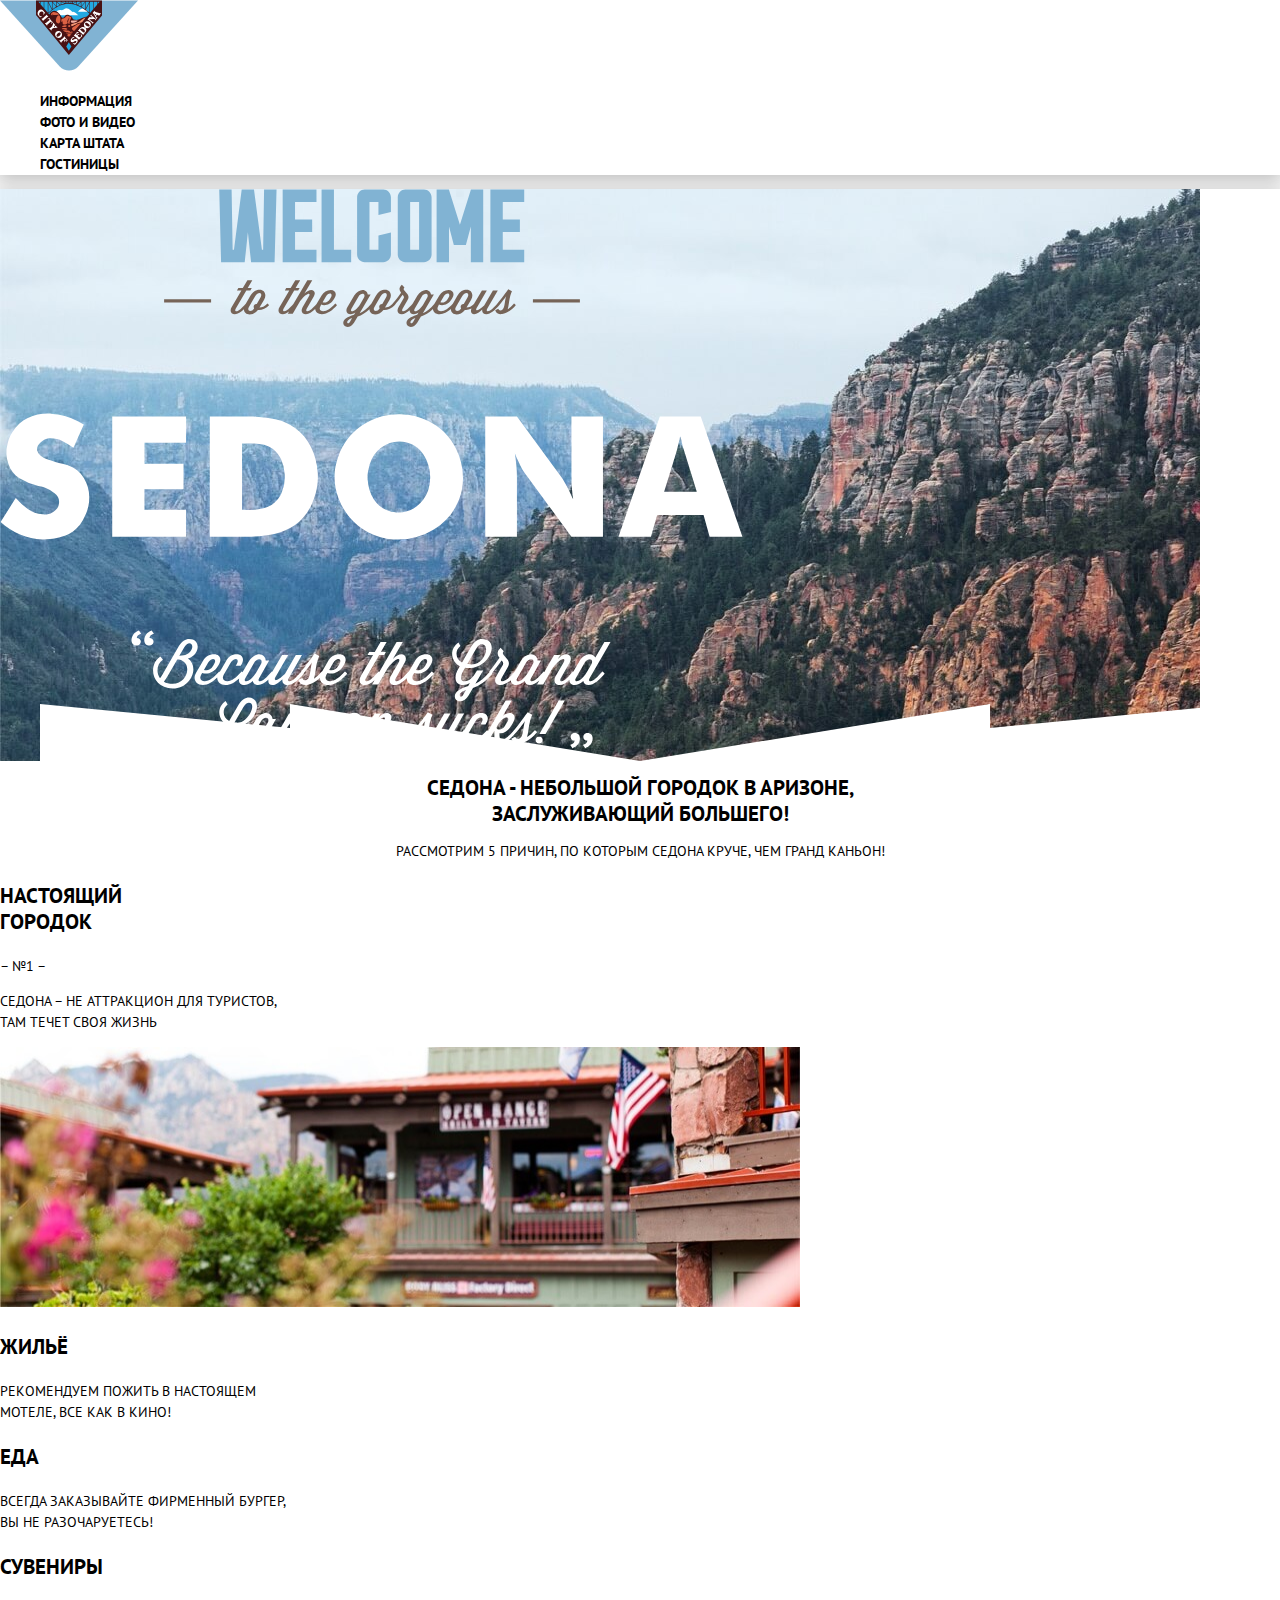
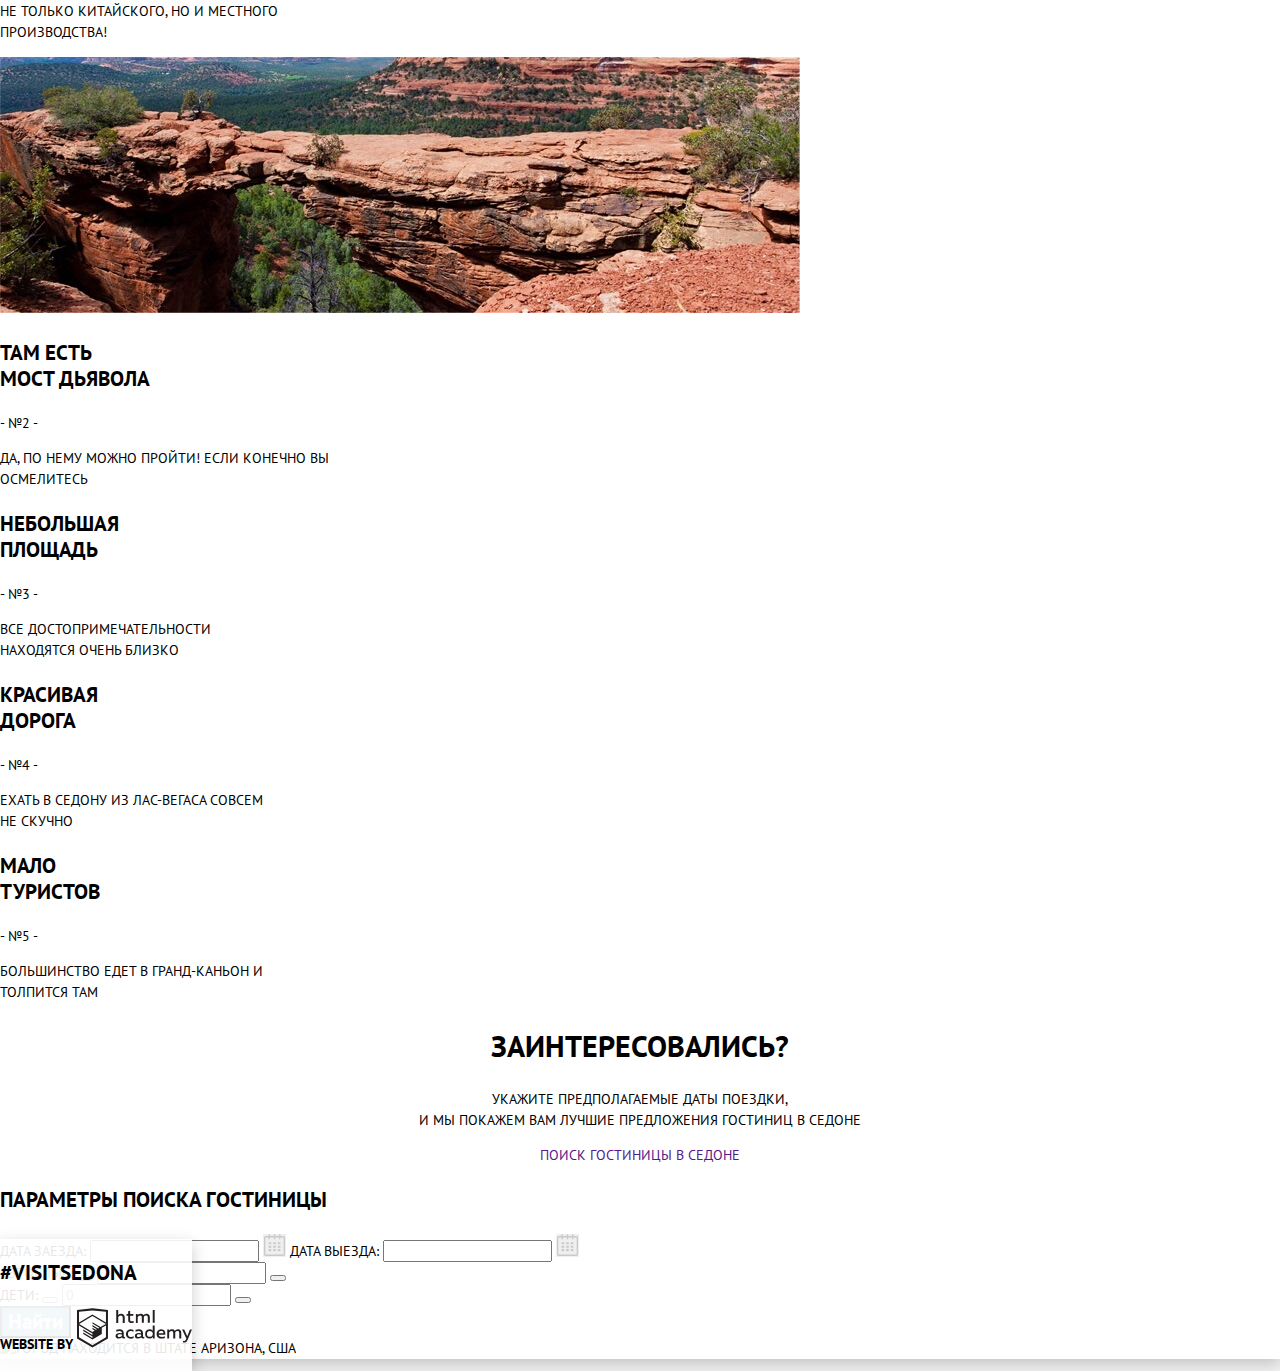
==== commit 03a98297: "Correct errors" ====
--- a/index.html
+++ b/index.html
@@ -8,9 +8,8 @@
     <link href="css/style.css" rel="stylesheet">
   </head>
   <body>
-	   <header class="main-header">
+	   <header class=" container main-header">
        <nav class="main-navigation">
-         <!-- LOGO -->
          <a class="main-header-logo">
            <img src="img/logo-sedona.svg" width="138" height="71" alt="Логотип города Sedona">
          </a>
@@ -22,77 +21,127 @@
          </ul>
        </nav>
      </header>
-     <main class="container">
+     <main class="container shadow">
        <section class = "welcome-foto"></section>
        <section class = "welcome-text">
-         <h1>Седона - небольшой городок в аризоне, заслуживающий большего!</h1>
-         <p>рассмотрим 5 причин, по которым седона круче, чем гранд каньон!</p>
+         <h1 class="welcome-name">Седона - небольшой городок в аризоне,<br> заслуживающий большего!</h1>
+         <p class="welcome-reason">рассмотрим 5 причин, по которым седона круче, чем гранд каньон!</p>
        </section>
-      <!-- It is not necessary to do on lesson 2 -->
+       <section class = "description">
+         <div class="description-item description-color">
+           <h3>Настоящий<br> городок</h3>
+           <span>– №1 –</span>
+           <p class="description-text">Седона – не аттракцион для туристов,<br> там течет своя жизнь</p>
+          </div>
+          <div class="description-picture">
+            <img src="img/welcome-true-town.jpg" width="800" height="260" alt="Вид города Седона">
+          </div>
+      </section>
        <section class = "features">
-
-       </section>
+         <div class="features-item">
+             <h3>Жильë</h3>
+             <p>Рекомендуем пожить в настоящем<br>мотеле, все как в кино!</p>
+         </div>
+         <div class="features-item">
+           <h3>Еда</h3>
+           <p>Всегда заказывайте фирменный бургер,<br>вы не разочаруетесь!</p>
+         </div>
+         <div class="features-item">
+           <h3>Сувениры</h3>
+           <p>Не только китайского, но и местного<br>производства!</p>
+         </div>
+      </section>
+      <section class = "description-place">
+        <div class="description-picture">
+          <img src="img/welcome-bridge.jpg" width="800" height="256" alt="Мост дьявола">
+        </div>
+        <div class="description-item description-color">
+          <h3>Там есть<br> мост дьявола</h3>
+          <span>- №2 -</span>
+          <p>Да, по нему можно пройти! Если конечно вы<br>осмелитесь</p>
+         </div>
+     </section>
+     <section class = "description">
+       <div class="description-item description-grey">
+         <h3>Небольшая<br>площадь</h3>
+         <span>- №3 -</span>
+         <p>Все достопримечательности<br>находятся очень близко<p>
+        </div>
+        <div class="description-item description-grey">
+          <h3>Красивая<br>дорога</h3>
+          <span>- №4 -</span>
+          <p>Ехать в седону из Лас-вегаса совсем<br>не скучно<p>
+         </div>
+         <div class="description-item description-grey">
+           <h3>Мало<br>туристов</h3>
+           <span>- №5 -</span>
+           <p>Большинство едет в гранд-каньон и<br>толпится там<p>
+          </div>
+    </section>
        <section class = "booking">
-          <h2>Заинтересовались?</h2>
-          <p>укажите предполагаемые даты поездки,
+          <h2 class="find">Заинтересовались?</h2>
+          <p class="find-text">укажите предполагаемые даты поездки,<br>
             и мы покажем вам лучшие предложения гостиниц в седоне</p>
-          <a class="button" href="">Поиск гостиницы в седоне</a>
+          <a class="find-button" href="">Поиск гостиницы в седоне</a>
         </section>
-        <section class="searching-hotels">
+        <section class = "map">
           <h3 class="visually-hidden">Параметры поиска гостиницы</h3>
           <form class="searching-form" method="post" action="https://echo.htmlacademy.ru">
-            <p class="searching-item">
               <label class="searching-form-label" for="searching-arrival">Дата заезда:</label>
-              <input type="text" id="searching-arrival" name="arrival">
-              <button type="button" id="searching-form-calendar" class="arrival-button" aria-label="Календарь">
+              <input type="text" id="searching-arrival" name="arrival" class="data-booking">
+              <button type="button" id="searching-form-calendar-arrival" class="arrival-button" aria-label="Календарь">
                 <svg xmlns="http://www.w3.org/2000/svg" width="21" height="22" viewBox="0 0 21 22"><path d="M19.251 2.025h-2.845V.648c0-.381-.294-.689-.656-.689-.363 0-.656.308-.656.689v1.377h-3.938V.648c0-.381-.294-.689-.655-.689-.363 0-.657.308-.657.689v1.377H5.906V.648c0-.381-.294-.689-.656-.689-.363 0-.657.308-.657.689v1.377H1.75C.784 2.025 0 2.847 0 3.862v16.302C0 21.179.784 22 1.75 22h17.501c.966 0 1.749-.821 1.749-1.836V3.862c0-1.015-.783-1.837-1.749-1.837zm.437 18.139a.448.448 0 0 1-.437.459H1.75a.45.45 0 0 1-.438-.459V3.862a.45.45 0 0 1 .438-.459h2.844v1.378c0 .381.294.689.657.689.362 0 .656-.308.656-.689V3.403h3.938v1.378c0 .381.294.689.657.689.361 0 .655-.308.655-.689V3.403h3.938v1.378c0 .381.293.689.656.689.362 0 .656-.308.656-.689V3.403h2.845c.241 0 .437.206.437.459v16.302z"/><path d="M4.594 8.225h2.625v2.066H4.594zM4.594 11.668h2.625v2.067H4.594zM4.594 15.112h2.625v2.066H4.594zM9.188 15.112h2.625v2.066H9.188zM9.188 11.668h2.625v2.067H9.188zM9.188 8.225h2.625v2.066H9.188zM13.781 15.112h2.625v2.066h-2.625zM13.781 11.668h2.625v2.067h-2.625zM13.781 8.225h2.625v2.066h-2.625z"/>
                 </svg>
               </button>
-            </p>
-            <p class="searching-item">
               <label class="searching-form-label" for="searching-depature">Дата выезда:</label>
-              <input type="text" id="searching-depature" name="depature">
-                <button type="button" id="searching-form-calendar" class="depature-button" aria-label="Календарь">
+              <input type="text" id="searching-depature" name="depature" class="data-booking">
+                <button type="button" id="searching-form-calendar-depature" class="depature-button" aria-label="Календарь">
                   <svg  xmlns="http://www.w3.org/2000/svg" width="21" height="22" viewBox="0 0 21 22"><path d="M19.251 2.025h-2.845V.648c0-.381-.294-.689-.656-.689-.363 0-.656.308-.656.689v1.377h-3.938V.648c0-.381-.294-.689-.655-.689-.363 0-.657.308-.657.689v1.377H5.906V.648c0-.381-.294-.689-.656-.689-.363 0-.657.308-.657.689v1.377H1.75C.784 2.025 0 2.847 0 3.862v16.302C0 21.179.784 22 1.75 22h17.501c.966 0 1.749-.821 1.749-1.836V3.862c0-1.015-.783-1.837-1.749-1.837zm.437 18.139a.448.448 0 0 1-.437.459H1.75a.45.45 0 0 1-.438-.459V3.862a.45.45 0 0 1 .438-.459h2.844v1.378c0 .381.294.689.657.689.362 0 .656-.308.656-.689V3.403h3.938v1.378c0 .381.294.689.657.689.361 0 .655-.308.655-.689V3.403h3.938v1.378c0 .381.293.689.656.689.362 0 .656-.308.656-.689V3.403h2.845c.241 0 .437.206.437.459v16.302z"/><path d="M4.594 8.225h2.625v2.066H4.594zM4.594 11.668h2.625v2.067H4.594zM4.594 15.112h2.625v2.066H4.594zM9.188 15.112h2.625v2.066H9.188zM9.188 11.668h2.625v2.067H9.188zM9.188 8.225h2.625v2.066H9.188zM13.781 15.112h2.625v2.066h-2.625zM13.781 11.668h2.625v2.067h-2.625zM13.781 8.225h2.625v2.066h-2.625z"/>
                   </svg>
                 </button>
-            </p>
-            <p class="searching-item">
+            <div class="amount">
+              <div class="adult">
               <label class="searching-form-label" for="searching-adult">Взрослые:</label>
-              <input  type="text" id="searching-adult" name="adult" placeholder="2" >
-              <button type="button" id="searching-form-minus" class="minus" aria-label="Уменьшить"></button>
-              <button type="button" id="searching-form-plus" class="plus" aria-label="Увеличить"></button>
-            </p>
-            <p class="searching-item">
-              <label class="searching-form-label" for="searching-children">Дети:</label>
-              <input  type="text" id="searching-children" name="children" placeholder="0" >
-              <button type="button" id="searching-form-minus" class="minus" aria-label="Уменьшить"></button>
-              <button type="button" id="searching-form-plus" class="plus" aria-label="Увеличить"></button>
-            </p>
-            <p class="searching-item">
+              <button type="button" id="searching-form-minus-adult" class="minus" aria-label="Уменьшить"></button>
+              <input  type="text" id="searching-adult" name="adult" placeholder="2" class="number-booking">
+              <button type="button" id="searching-form-plus-adult" class="plus" aria-label="Увеличить"></button>
+            </div>
+            <div class="children">
+            <label class="searching-form-label" for="searching-children">Дети:</label>
+              <button type="button" id="searching-form-minus-child" class="minus" aria-label="Уменьшить"></button>
+              <input  type="text" id="searching-children" name="children" placeholder="0" class="number-booking">
+              <button type="button" id="searching-form-plus-child" class="plus" aria-label="Увеличить"></button>
+            </div>
+            </div>
               <button class="form-button" type="submit" aria-label="Найти">Найти</button>
-            </p>
           </form>
-        </section>
-         <section class = "map">
-           <img src="img/map.jpg" width="1573" height="724" alt="Город находится в штате Аризона, США"
+           <img src="img/map.jpg" width="1200" height="596" alt="Город находится в штате Аризона, США">
          </section>
      </main>
-     <footer class="main-footer">
+     <footer class="container main-footer home-footer">
+       <div class="foot-container">
        <p class="teg-visit">#visitsedona</p>
-       <ul>
-         <li><a class="social-media" href="#"  aria-label="Ссылка на Twitter г. Седона">Twitter</a></li>
-         <li><a class="social-media" href="#" aria-label="Ссылка на Facebook г.Седона">Facebook</a></li>
-         <li><a class="social-media" href="#" aria-label="Ссылка на Youtube канал г. Седона ">Youtube</a></li>
+       <ul class="social">
+         <li>
+           <a class="social-media social-media-tw" href="#"  aria-label="Ссылка на Twitter г. Седона">
+         </a>
+       </li>
+         <li><a class="social-media social-media-fb" href="#" aria-label="Ссылка на Facebook г.Седона">
+         </a>
+       </li>
+         <li><a class="social-media social-media-yb" href="#" aria-label="Ссылка на Youtube канал г. Седона ">
+         </a>
+       </li>
        </ul>
        <p class="link-academy">
          <b>website by</b>
-         <a class="copyright" href="https://htmlacademy.ru" aria-label="Ссылка на сайт HTML-академии">
-           <svg class= "link-academy" id="Layer_1" data-name="Layer 1" xmlns="http://www.w3.org/2000/svg" viewBox="0 0 108.08 36.85"><title>logo-htmlacademy-small1</title><path d="M44.61,26.88a2,2,0,0,0,.55-0.1v1.33a3.25,3.25,0,0,1-1.18.21,1.67,1.67,0,0,1-1.67-1,4.84,4.84,0,0,1-3.14,1.08c-1.51,0-2.91-.83-2.91-2.55,0-2.13,2-2.79,3.71-2.79a11.08,11.08,0,0,1,2.17.25v-0.3c0-1-.76-1.77-2.19-1.77a7.42,7.42,0,0,0-3,.64v-1.7a10.21,10.21,0,0,1,3.19-.55c2.36,0,3.81,1.12,3.81,3.65v3a0.54,0.54,0,0,0,.49.59h0.17Zm-6.44-1.13A1.35,1.35,0,0,0,39.63,27h0.11a3.39,3.39,0,0,0,2.41-1V24.58a9.72,9.72,0,0,0-1.81-.21c-1,0-2.16.33-2.16,1.38h0Zm12.36-6.11a5,5,0,0,1,2.57.64V22a4.08,4.08,0,0,0-2.3-.7,2.75,2.75,0,1,0,0,5.49,5,5,0,0,0,2.43-.64v1.71a6.27,6.27,0,0,1-2.76.57A4.21,4.21,0,0,1,46,24.51q0-.21,0-0.41a4.32,4.32,0,0,1,4.18-4.46h0.38Zm12.17,7.24a2,2,0,0,0,.55-0.1v1.33a3.25,3.25,0,0,1-1.18.21,1.67,1.67,0,0,1-1.67-1,4.84,4.84,0,0,1-3.14,1.08c-1.51,0-2.91-.83-2.91-2.55,0-2.13,2-2.79,3.71-2.79a11.08,11.08,0,0,1,2.17.25v-0.3c0-1-.76-1.77-2.19-1.77a7.42,7.42,0,0,0-3,.64v-1.7a10.21,10.21,0,0,1,3.19-.55c2.36,0,3.81,1.12,3.81,3.65v3a0.54,0.54,0,0,0,.49.59h0.17Zm-6.44-1.13A1.35,1.35,0,0,0,57.73,27h0.11a3.39,3.39,0,0,0,2.41-1V24.58a9.72,9.72,0,0,0-1.81-.21c-1.06,0-2.16.33-2.16,1.38h0ZM73,16V28.2H71.35V26.88a3.88,3.88,0,0,1-3.19,1.54,4.4,4.4,0,0,1,0-8.78,3.81,3.81,0,0,1,3,1.3V16H73Zm-4.53,5.22a2.76,2.76,0,1,0,0,5.52A2.86,2.86,0,0,0,71.15,25V23A2.91,2.91,0,0,0,68.49,21.27ZM79,19.64c3.31,0,4.46,2.68,3.92,5.09H76.7c0.21,1.5,1.67,2.11,3.19,2.11a6.11,6.11,0,0,0,2.64-.59v1.6a7.14,7.14,0,0,1-3,.57C77,28.42,74.78,27,74.78,24a4.18,4.18,0,0,1,4-4.39H79Zm0.09,1.54a2.28,2.28,0,0,0-2.44,2.1v0.06H81.3A2,2,0,0,0,79.13,21.18Zm5.73,7V19.87h1.65v1a3.81,3.81,0,0,1,2.78-1.27A2.86,2.86,0,0,1,91.89,21a4.12,4.12,0,0,1,2.91-1.33A3.06,3.06,0,0,1,98,23V28.2h-1.9V23.05a1.59,1.59,0,0,0-1.42-1.75H94.42a2.8,2.8,0,0,0-2.07,1.12V28.2h-1.9V23.05A1.59,1.59,0,0,0,89,21.31H88.8a3,3,0,0,0-2.21,1.29v5.63H84.86Zm21.31-8.33h1.9l-3.91,9.46c-0.9,2.17-2.09,2.86-3.35,2.86a4.76,4.76,0,0,1-1.1-.14V30.46a2.86,2.86,0,0,0,.85.12c0.9,0,1.58-.64,2.07-1.9l0.17-.42-4-8.4h2l2.86,6.29ZM38.73,1.46V6.22a3.81,3.81,0,0,1,2.7-1.14,3.25,3.25,0,0,1,3.44,3.4v5.15H43V8.72a1.81,1.81,0,0,0-1.61-2h-0.3a2.93,2.93,0,0,0-2.32,1.39v5.52h-1.9V1.46h1.9ZM49.94,2.31v3h3V6.91h-3v3.81c0,1.1.5,1.46,1.58,1.46a4.49,4.49,0,0,0,1.69-.33v1.6A6.8,6.8,0,0,1,51,13.8a2.55,2.55,0,0,1-2.86-2.74V6.89H46.58V5.26h1.5V2.74Zm5.4,11.31V5.28H57v1A3.81,3.81,0,0,1,59.77,5a2.86,2.86,0,0,1,2.6,1.33A4.12,4.12,0,0,1,65.28,5,3.06,3.06,0,0,1,68.44,8.4v5.21h-1.9V8.46a1.59,1.59,0,0,0-1.42-1.75H64.89a2.8,2.8,0,0,0-2.07,1.12v5.78h-1.9V8.46A1.59,1.59,0,0,0,59.5,6.71H59.27A3,3,0,0,0,57.06,8v5.63H55.34ZM71.17,1.45H73V13.6H71.17V1.45ZM14.71,0H14.55L0,1.54V28.21l14.55,8.66,14.55-8.66V1.54Zm12.5,27.1L14.55,34.64,1.9,27.12V16.18l12.59,7.5V25L5.86,19.9v1.31l8.68,5.21v1.39L5.87,22.65V24l8.68,5.21,8.75-5.24V18.31L27.2,16V27.12Zm0-12.53-3.48,2-1.6,1L14.51,13v1.31L21,18.23H21l-0.14.09-1,.54-5.37-3.2V17l4.24,2.52-1,.67-3.2-1.9v1.31l2.1,1.24L14.5,22.1,2,14.65,14.51,7.11Zm0-1.32L14.49,5.76,1.91,13.25v-10L14.56,1.92,27.21,3.25v10h0Z" transform="translate(0 -0.02)" fill="#231f20"/>
+         <a class="copyright" href="https://htmlacademy.ru"  aria-label="Ссылка на сайт HTML-академии">
+           <svg class= "link-academy-foto" width="115" height="42" id="Layer_1" data-name="Layer 1" xmlns="http://www.w3.org/2000/svg" viewBox="0 0 108.08 36.85"><title>logo-htmlacademy-small1</title><path d="M44.61,26.88a2,2,0,0,0,.55-0.1v1.33a3.25,3.25,0,0,1-1.18.21,1.67,1.67,0,0,1-1.67-1,4.84,4.84,0,0,1-3.14,1.08c-1.51,0-2.91-.83-2.91-2.55,0-2.13,2-2.79,3.71-2.79a11.08,11.08,0,0,1,2.17.25v-0.3c0-1-.76-1.77-2.19-1.77a7.42,7.42,0,0,0-3,.64v-1.7a10.21,10.21,0,0,1,3.19-.55c2.36,0,3.81,1.12,3.81,3.65v3a0.54,0.54,0,0,0,.49.59h0.17Zm-6.44-1.13A1.35,1.35,0,0,0,39.63,27h0.11a3.39,3.39,0,0,0,2.41-1V24.58a9.72,9.72,0,0,0-1.81-.21c-1,0-2.16.33-2.16,1.38h0Zm12.36-6.11a5,5,0,0,1,2.57.64V22a4.08,4.08,0,0,0-2.3-.7,2.75,2.75,0,1,0,0,5.49,5,5,0,0,0,2.43-.64v1.71a6.27,6.27,0,0,1-2.76.57A4.21,4.21,0,0,1,46,24.51q0-.21,0-0.41a4.32,4.32,0,0,1,4.18-4.46h0.38Zm12.17,7.24a2,2,0,0,0,.55-0.1v1.33a3.25,3.25,0,0,1-1.18.21,1.67,1.67,0,0,1-1.67-1,4.84,4.84,0,0,1-3.14,1.08c-1.51,0-2.91-.83-2.91-2.55,0-2.13,2-2.79,3.71-2.79a11.08,11.08,0,0,1,2.17.25v-0.3c0-1-.76-1.77-2.19-1.77a7.42,7.42,0,0,0-3,.64v-1.7a10.21,10.21,0,0,1,3.19-.55c2.36,0,3.81,1.12,3.81,3.65v3a0.54,0.54,0,0,0,.49.59h0.17Zm-6.44-1.13A1.35,1.35,0,0,0,57.73,27h0.11a3.39,3.39,0,0,0,2.41-1V24.58a9.72,9.72,0,0,0-1.81-.21c-1.06,0-2.16.33-2.16,1.38h0ZM73,16V28.2H71.35V26.88a3.88,3.88,0,0,1-3.19,1.54,4.4,4.4,0,0,1,0-8.78,3.81,3.81,0,0,1,3,1.3V16H73Zm-4.53,5.22a2.76,2.76,0,1,0,0,5.52A2.86,2.86,0,0,0,71.15,25V23A2.91,2.91,0,0,0,68.49,21.27ZM79,19.64c3.31,0,4.46,2.68,3.92,5.09H76.7c0.21,1.5,1.67,2.11,3.19,2.11a6.11,6.11,0,0,0,2.64-.59v1.6a7.14,7.14,0,0,1-3,.57C77,28.42,74.78,27,74.78,24a4.18,4.18,0,0,1,4-4.39H79Zm0.09,1.54a2.28,2.28,0,0,0-2.44,2.1v0.06H81.3A2,2,0,0,0,79.13,21.18Zm5.73,7V19.87h1.65v1a3.81,3.81,0,0,1,2.78-1.27A2.86,2.86,0,0,1,91.89,21a4.12,4.12,0,0,1,2.91-1.33A3.06,3.06,0,0,1,98,23V28.2h-1.9V23.05a1.59,1.59,0,0,0-1.42-1.75H94.42a2.8,2.8,0,0,0-2.07,1.12V28.2h-1.9V23.05A1.59,1.59,0,0,0,89,21.31H88.8a3,3,0,0,0-2.21,1.29v5.63H84.86Zm21.31-8.33h1.9l-3.91,9.46c-0.9,2.17-2.09,2.86-3.35,2.86a4.76,4.76,0,0,1-1.1-.14V30.46a2.86,2.86,0,0,0,.85.12c0.9,0,1.58-.64,2.07-1.9l0.17-.42-4-8.4h2l2.86,6.29ZM38.73,1.46V6.22a3.81,3.81,0,0,1,2.7-1.14,3.25,3.25,0,0,1,3.44,3.4v5.15H43V8.72a1.81,1.81,0,0,0-1.61-2h-0.3a2.93,2.93,0,0,0-2.32,1.39v5.52h-1.9V1.46h1.9ZM49.94,2.31v3h3V6.91h-3v3.81c0,1.1.5,1.46,1.58,1.46a4.49,4.49,0,0,0,1.69-.33v1.6A6.8,6.8,0,0,1,51,13.8a2.55,2.55,0,0,1-2.86-2.74V6.89H46.58V5.26h1.5V2.74Zm5.4,11.31V5.28H57v1A3.81,3.81,0,0,1,59.77,5a2.86,2.86,0,0,1,2.6,1.33A4.12,4.12,0,0,1,65.28,5,3.06,3.06,0,0,1,68.44,8.4v5.21h-1.9V8.46a1.59,1.59,0,0,0-1.42-1.75H64.89a2.8,2.8,0,0,0-2.07,1.12v5.78h-1.9V8.46A1.59,1.59,0,0,0,59.5,6.71H59.27A3,3,0,0,0,57.06,8v5.63H55.34ZM71.17,1.45H73V13.6H71.17V1.45ZM14.71,0H14.55L0,1.54V28.21l14.55,8.66,14.55-8.66V1.54Zm12.5,27.1L14.55,34.64,1.9,27.12V16.18l12.59,7.5V25L5.86,19.9v1.31l8.68,5.21v1.39L5.87,22.65V24l8.68,5.21,8.75-5.24V18.31L27.2,16V27.12Zm0-12.53-3.48,2-1.6,1L14.51,13v1.31L21,18.23H21l-0.14.09-1,.54-5.37-3.2V17l4.24,2.52-1,.67-3.2-1.9v1.31l2.1,1.24L14.5,22.1,2,14.65,14.51,7.11Zm0-1.32L14.49,5.76,1.91,13.25v-10L14.56,1.92,27.21,3.25v10h0Z" transform="translate(0 -0.02)" fill="#231f20"/>
            </svg>
-
          </a>
        </p>
+     </div>
+
      </footer>
   </body>
 </html>
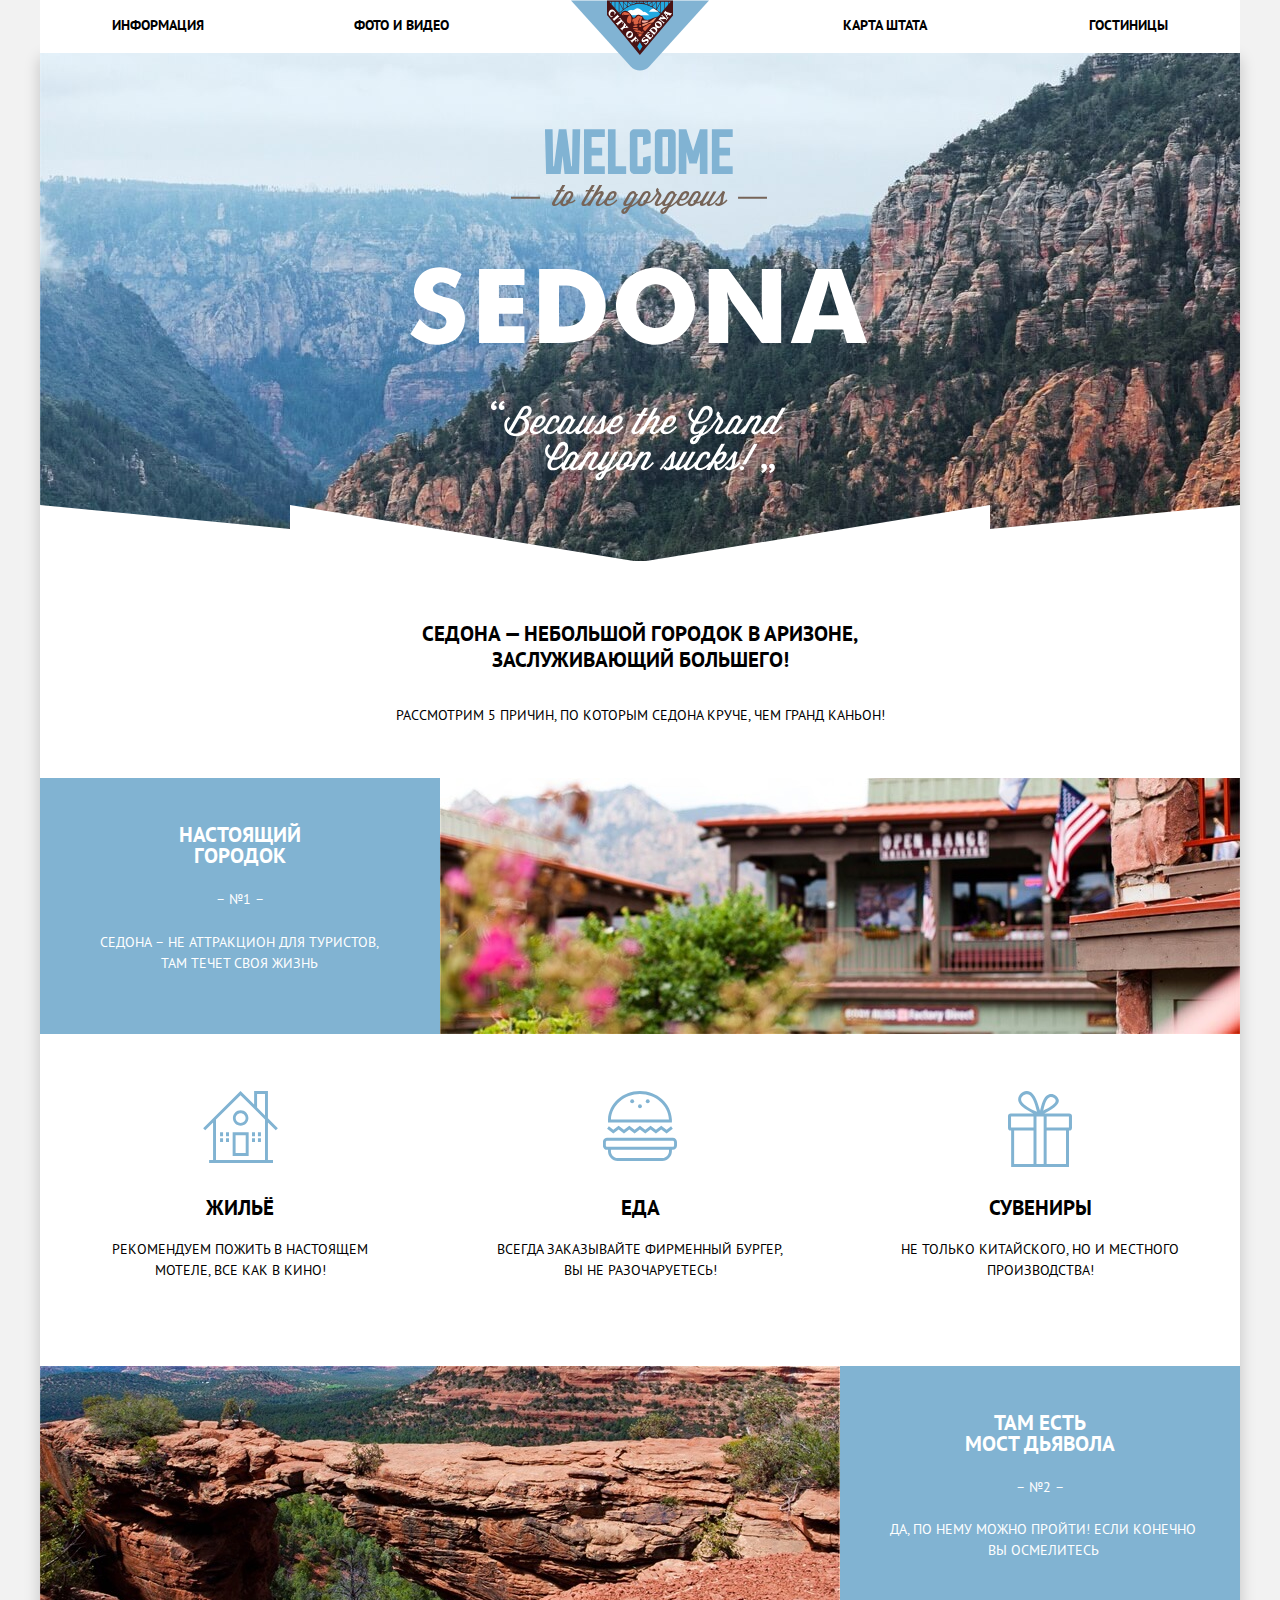
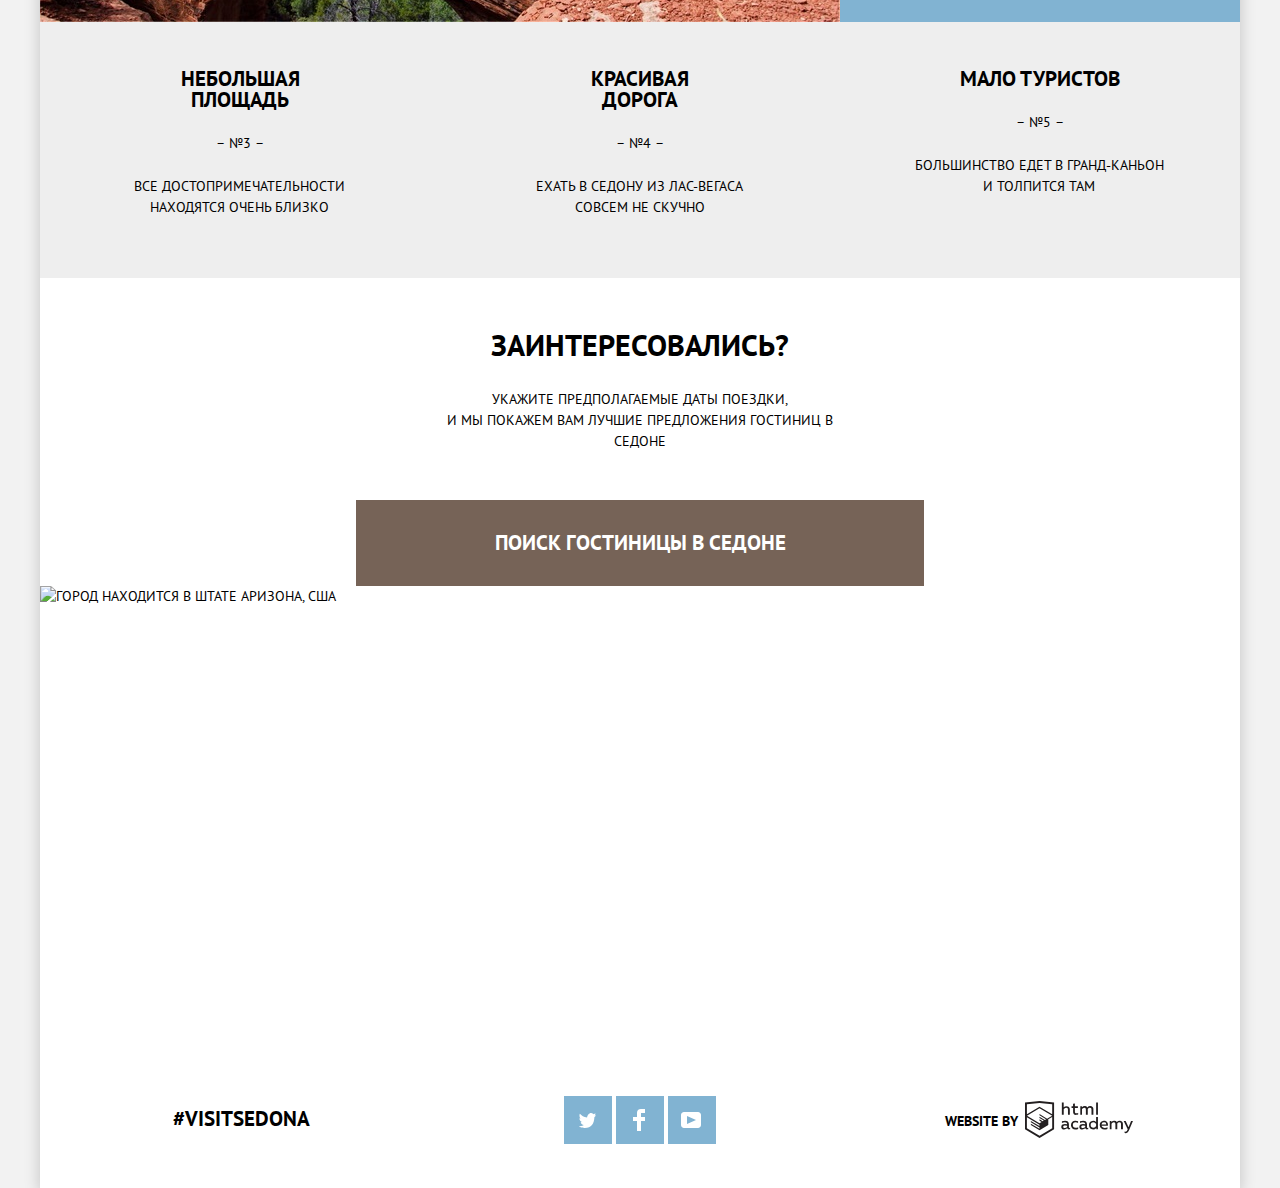
==== commit cbbdaed9: "Correct add parametrs" ====
--- a/index.html
+++ b/index.html
@@ -1,147 +1,157 @@
 <!DOCTYPE html>
 <html lang="ru">
-  <head>
-    <meta charset="utf-8">
-    <title>HTML Academy: Седона</title>
-    <link href="https://fonts.googleapis.com/css?family=PT+Sans" rel="stylesheet">
-    <link href="css/normalize.css" rel="stylesheet">
-    <link href="css/style.css" rel="stylesheet">
-  </head>
-  <body>
-	   <header class=" container main-header">
-       <nav class="main-navigation">
-         <a class="main-header-logo">
-           <img src="img/logo-sedona.svg" width="138" height="71" alt="Логотип города Sedona">
-         </a>
-         <ul class="site-navigation">
-           <li><a href="info.html">Информация</a></li>
-           <li><a href="multimedia.html">Фото и видео</a></li>
-           <li><a href="map.html">Карта штата</a></li>
-           <li><a href="inner.html">Гостиницы</a></li>
-         </ul>
-       </nav>
-     </header>
-     <main class="container shadow">
-       <section class = "welcome-foto"></section>
-       <section class = "welcome-text">
-         <h1 class="welcome-name">Седона - небольшой городок в аризоне,<br> заслуживающий большего!</h1>
-         <p class="welcome-reason">рассмотрим 5 причин, по которым седона круче, чем гранд каньон!</p>
-       </section>
-       <section class = "description">
-         <div class="description-item description-color">
-           <h3>Настоящий<br> городок</h3>
-           <span>– №1 –</span>
-           <p class="description-text">Седона – не аттракцион для туристов,<br> там течет своя жизнь</p>
+
+<head>
+  <meta charset="utf-8">
+  <title>HTML Academy: Седона</title>
+  <link href="https://fonts.googleapis.com/css?family=PT+Sans" rel="stylesheet">
+  <link href="css/normalize.css" rel="stylesheet">
+  <link href="css/style.min.css" rel="stylesheet">
+</head>
+
+<body>
+  <header class="container main-header">
+    <nav class="main-navigation">
+      <a href="index.html" class="main-header-logo">
+        <img src="img/logo-sedona.svg" width="138" height="71" alt="Логотип города Sedona">
+      </a>
+      <ul class="site-navigation">
+        <li class="site-navigation-left"><a href="info.html">Информация</a></li>
+        <li class="site-navigation-left"><a href="multimedia.html">Фото и видео</a></li>
+        <li class="site-navigation-right"><a href="map.html">Карта штата</a></li>
+        <li class="site-navigation-right"><a href="inner.html">Гостиницы</a></li>
+      </ul>
+    </nav>
+  </header>
+  <main class="container shadow">
+    <section class="welcome-foto"></section>
+    <section class="welcome-text">
+      <h1 class="welcome-name">Седона — небольшой городок в аризоне, заслуживающий большего!</h1>
+      <p class="welcome-reason">рассмотрим 5 причин, по которым седона круче, чем гранд каньон!</p>
+    </section>
+    <section class="description">
+      <div class="description-item description-color">
+        <h3 class="description-color-title">Настоящий городок</h3>
+        <span>– №1 –</span>
+        <p class="description-text">Седона – не аттракцион для туристов, там течет своя жизнь</p>
+      </div>
+      <div class="description-picture">
+        <img src="img/welcome-true-town.jpg" width="800" height="256" alt="Вид города Седона">
+      </div>
+    </section>
+    <section class="features">
+      <div class="features-item">
+        <h3 class="features-item-title">Жильë</h3>
+        <p class="features-item-text">Рекомендуем пожить в настоящем мотеле, все как в кино!</p>
+      </div>
+      <div class="features-item">
+        <h3 class="features-item-title">Еда</h3>
+        <p class="features-item-text">Всегда заказывайте фирменный бургер, вы не разочаруетесь!</p>
+      </div>
+      <div class="features-item">
+        <h3 class="features-item-title">Сувениры</h3>
+        <p class="features-item-text">Не только китайского, но и местного производства!</p>
+      </div>
+    </section>
+    <section class="description-place">
+      <div class="description-picture">
+        <img src="img/welcome-bridge.jpg" width="800" height="256" alt="Мост дьявола">
+      </div>
+      <div class="description-item description-color">
+        <h3 class="description-color-title">Там есть<br>мост дьявола</h3>
+        <span>– №2 –</span>
+        <p class="description-text-item">Да, по нему можно пройти! Если конечно вы осмелитесь</p>
+      </div>
+    </section>
+    <section class="description">
+      <div class="description-item description-grey">
+        <h3 class="description-color-title">Небольшая площадь</h3>
+        <span>– №3 –</span>
+        <p class="description-grey-text">Все достопримечательности находятся очень близко</p>
+      </div>
+      <div class="description-item description-grey">
+        <h3 class="description-color-title">Красивая дорога</h3>
+        <span>– №4 –</span>
+        <p class="description-grey-text">Ехать в седону из Лас-вегаса совсем не скучно</p>
+      </div>
+      <div class="description-item description-grey">
+        <h3 class="description-color-title">Мало туристов</h3>
+        <span>– №5 –</span>
+        <p class="description-grey-text-last">Большинство едет в Гранд-каньон и толпится там</p>
+      </div>
+    </section>
+    <section class="booking">
+      <h2 class="find">Заинтересовались?</h2>
+      <p class="find-text">укажите предполагаемые даты поездки,<br>и мы покажем вам лучшие предложения гостиниц в седоне</p>
+      <a class="find-button" href="">Поиск гостиницы в седоне</a>
+    </section>
+    <section class="map">
+      <h3 class="visually-hidden">Параметры поиска гостиницы</h3>
+      <form class="searching-form searching-show" method="post" action="https://echo.htmlacademy.ru">
+        <div class="data-booking-item">
+          <label class="data-booking-label"><span>Дата заезда:</span>
+            <input type="text" id="searching-arrival" name="arrival" class="data-booking">
+          </label>
+          <button type="button" id="searching-form-calendar-arrival" class="arrival-button" aria-label="Календарь">
+            <svg xmlns="http://www.w3.org/2000/svg" width="21" height="22" viewBox="0 0 21 22">
+              <path d="M19.251 2.025h-2.845V.648c0-.381-.294-.689-.656-.689-.363 0-.656.308-.656.689v1.377h-3.938V.648c0-.381-.294-.689-.655-.689-.363 0-.657.308-.657.689v1.377H5.906V.648c0-.381-.294-.689-.656-.689-.363 0-.657.308-.657.689v1.377H1.75C.784 2.025 0 2.847 0 3.862v16.302C0 21.179.784 22 1.75 22h17.501c.966 0 1.749-.821 1.749-1.836V3.862c0-1.015-.783-1.837-1.749-1.837zm.437 18.139a.448.448 0 0 1-.437.459H1.75a.45.45 0 0 1-.438-.459V3.862a.45.45 0 0 1 .438-.459h2.844v1.378c0 .381.294.689.657.689.362 0 .656-.308.656-.689V3.403h3.938v1.378c0 .381.294.689.657.689.361 0 .655-.308.655-.689V3.403h3.938v1.378c0 .381.293.689.656.689.362 0 .656-.308.656-.689V3.403h2.845c.241 0 .437.206.437.459v16.302z" />
+              <path d="M4.594 8.225h2.625v2.066H4.594zM4.594 11.668h2.625v2.067H4.594zM4.594 15.112h2.625v2.066H4.594zM9.188 15.112h2.625v2.066H9.188zM9.188 11.668h2.625v2.067H9.188zM9.188 8.225h2.625v2.066H9.188zM13.781 15.112h2.625v2.066h-2.625zM13.781 11.668h2.625v2.067h-2.625zM13.781 8.225h2.625v2.066h-2.625z" />
+            </svg>
+          </button>
+        </div>
+        <div class="data-booking-item">
+          <label class="data-booking-label"><span>Дата выезда:</span>
+            <input type="text" id="searching-depature" name="depature" class="data-booking">
+          </label>
+          <button type="button" id="searching-form-calendar-depature" class="depature-button" aria-label="Календарь">
+            <svg xmlns="http://www.w3.org/2000/svg" width="21" height="22" viewBox="0 0 21 22">
+              <path d="M19.251 2.025h-2.845V.648c0-.381-.294-.689-.656-.689-.363 0-.656.308-.656.689v1.377h-3.938V.648c0-.381-.294-.689-.655-.689-.363 0-.657.308-.657.689v1.377H5.906V.648c0-.381-.294-.689-.656-.689-.363 0-.657.308-.657.689v1.377H1.75C.784 2.025 0 2.847 0 3.862v16.302C0 21.179.784 22 1.75 22h17.501c.966 0 1.749-.821 1.749-1.836V3.862c0-1.015-.783-1.837-1.749-1.837zm.437 18.139a.448.448 0 0 1-.437.459H1.75a.45.45 0 0 1-.438-.459V3.862a.45.45 0 0 1 .438-.459h2.844v1.378c0 .381.294.689.657.689.362 0 .656-.308.656-.689V3.403h3.938v1.378c0 .381.294.689.657.689.361 0 .655-.308.655-.689V3.403h3.938v1.378c0 .381.293.689.656.689.362 0 .656-.308.656-.689V3.403h2.845c.241 0 .437.206.437.459v16.302z" />
+              <path d="M4.594 8.225h2.625v2.066H4.594zM4.594 11.668h2.625v2.067H4.594zM4.594 15.112h2.625v2.066H4.594zM9.188 15.112h2.625v2.066H9.188zM9.188 11.668h2.625v2.067H9.188zM9.188 8.225h2.625v2.066H9.188zM13.781 15.112h2.625v2.066h-2.625zM13.781 11.668h2.625v2.067h-2.625zM13.781 8.225h2.625v2.066h-2.625z" />
+            </svg>
+          </button>
+        </div>
+        <div class="amount">
+          <div class="adult">
+            <label class="data-booking-label" for="searching-adult">Взрослые:</label>
+            <button type="button" id="searching-form-minus-adult" class="minus" aria-label="Уменьшить"></button>
+            <input type="text" id="searching-adult" name="adult" class="number-booking" value="0">
+            <button type="button" id="searching-form-plus-adult" class="plus" aria-label="Увеличить"></button>
           </div>
-          <div class="description-picture">
-            <img src="img/welcome-true-town.jpg" width="800" height="260" alt="Вид города Седона">
+          <div class="children">
+            <label class="data-booking-label" for="searching-children">Дети:</label>
+            <button type="button" id="searching-form-minus-child" class="minus" aria-label="Уменьшить"></button>
+            <input type="text" id="searching-children" name="children" class="number-booking" value="0">
+            <button type="button" id="searching-form-plus-child" class="plus" aria-label="Увеличить"></button>
           </div>
-      </section>
-       <section class = "features">
-         <div class="features-item">
-             <h3>Жильë</h3>
-             <p>Рекомендуем пожить в настоящем<br>мотеле, все как в кино!</p>
-         </div>
-         <div class="features-item">
-           <h3>Еда</h3>
-           <p>Всегда заказывайте фирменный бургер,<br>вы не разочаруетесь!</p>
-         </div>
-         <div class="features-item">
-           <h3>Сувениры</h3>
-           <p>Не только китайского, но и местного<br>производства!</p>
-         </div>
-      </section>
-      <section class = "description-place">
-        <div class="description-picture">
-          <img src="img/welcome-bridge.jpg" width="800" height="256" alt="Мост дьявола">
         </div>
-        <div class="description-item description-color">
-          <h3>Там есть<br> мост дьявола</h3>
-          <span>- №2 -</span>
-          <p>Да, по нему можно пройти! Если конечно вы<br>осмелитесь</p>
-         </div>
-     </section>
-     <section class = "description">
-       <div class="description-item description-grey">
-         <h3>Небольшая<br>площадь</h3>
-         <span>- №3 -</span>
-         <p>Все достопримечательности<br>находятся очень близко<p>
-        </div>
-        <div class="description-item description-grey">
-          <h3>Красивая<br>дорога</h3>
-          <span>- №4 -</span>
-          <p>Ехать в седону из Лас-вегаса совсем<br>не скучно<p>
-         </div>
-         <div class="description-item description-grey">
-           <h3>Мало<br>туристов</h3>
-           <span>- №5 -</span>
-           <p>Большинство едет в гранд-каньон и<br>толпится там<p>
-          </div>
+        <button class="form-button" type="submit" aria-label="Найти">Найти</button>
+      </form>
+      <img src="img/map.jpg" width="1200" height="596" alt="Город находится в штате Аризона, США">
+      <iframe src="https://www.google.com/maps/embed?pb=!1m14!1m8!1m3!1d837785.2846754072!2d-111.910494746106!3d34.89268504977412!3m2!1i1024!2i768!4f13.1!3m3!1m2!1s0x872da132f942b00d%3A0x5548c523fa6c8efd!2z0KHQtdC00L7QvdCwLCDQkNGA0LjQt9C-0L3QsCA4NjMzNiwg0KHQqNCQ!5e0!3m2!1sru!2sru!4v1552035599776"
+        width="1200" height="596" style="border:0" allowfullscreen></iframe>
     </section>
-       <section class = "booking">
-          <h2 class="find">Заинтересовались?</h2>
-          <p class="find-text">укажите предполагаемые даты поездки,<br>
-            и мы покажем вам лучшие предложения гостиниц в седоне</p>
-          <a class="find-button" href="">Поиск гостиницы в седоне</a>
-        </section>
-        <section class = "map">
-          <h3 class="visually-hidden">Параметры поиска гостиницы</h3>
-          <form class="searching-form" method="post" action="https://echo.htmlacademy.ru">
-              <label class="searching-form-label" for="searching-arrival">Дата заезда:</label>
-              <input type="text" id="searching-arrival" name="arrival" class="data-booking">
-              <button type="button" id="searching-form-calendar-arrival" class="arrival-button" aria-label="Календарь">
-                <svg xmlns="http://www.w3.org/2000/svg" width="21" height="22" viewBox="0 0 21 22"><path d="M19.251 2.025h-2.845V.648c0-.381-.294-.689-.656-.689-.363 0-.656.308-.656.689v1.377h-3.938V.648c0-.381-.294-.689-.655-.689-.363 0-.657.308-.657.689v1.377H5.906V.648c0-.381-.294-.689-.656-.689-.363 0-.657.308-.657.689v1.377H1.75C.784 2.025 0 2.847 0 3.862v16.302C0 21.179.784 22 1.75 22h17.501c.966 0 1.749-.821 1.749-1.836V3.862c0-1.015-.783-1.837-1.749-1.837zm.437 18.139a.448.448 0 0 1-.437.459H1.75a.45.45 0 0 1-.438-.459V3.862a.45.45 0 0 1 .438-.459h2.844v1.378c0 .381.294.689.657.689.362 0 .656-.308.656-.689V3.403h3.938v1.378c0 .381.294.689.657.689.361 0 .655-.308.655-.689V3.403h3.938v1.378c0 .381.293.689.656.689.362 0 .656-.308.656-.689V3.403h2.845c.241 0 .437.206.437.459v16.302z"/><path d="M4.594 8.225h2.625v2.066H4.594zM4.594 11.668h2.625v2.067H4.594zM4.594 15.112h2.625v2.066H4.594zM9.188 15.112h2.625v2.066H9.188zM9.188 11.668h2.625v2.067H9.188zM9.188 8.225h2.625v2.066H9.188zM13.781 15.112h2.625v2.066h-2.625zM13.781 11.668h2.625v2.067h-2.625zM13.781 8.225h2.625v2.066h-2.625z"/>
-                </svg>
-              </button>
-              <label class="searching-form-label" for="searching-depature">Дата выезда:</label>
-              <input type="text" id="searching-depature" name="depature" class="data-booking">
-                <button type="button" id="searching-form-calendar-depature" class="depature-button" aria-label="Календарь">
-                  <svg  xmlns="http://www.w3.org/2000/svg" width="21" height="22" viewBox="0 0 21 22"><path d="M19.251 2.025h-2.845V.648c0-.381-.294-.689-.656-.689-.363 0-.656.308-.656.689v1.377h-3.938V.648c0-.381-.294-.689-.655-.689-.363 0-.657.308-.657.689v1.377H5.906V.648c0-.381-.294-.689-.656-.689-.363 0-.657.308-.657.689v1.377H1.75C.784 2.025 0 2.847 0 3.862v16.302C0 21.179.784 22 1.75 22h17.501c.966 0 1.749-.821 1.749-1.836V3.862c0-1.015-.783-1.837-1.749-1.837zm.437 18.139a.448.448 0 0 1-.437.459H1.75a.45.45 0 0 1-.438-.459V3.862a.45.45 0 0 1 .438-.459h2.844v1.378c0 .381.294.689.657.689.362 0 .656-.308.656-.689V3.403h3.938v1.378c0 .381.294.689.657.689.361 0 .655-.308.655-.689V3.403h3.938v1.378c0 .381.293.689.656.689.362 0 .656-.308.656-.689V3.403h2.845c.241 0 .437.206.437.459v16.302z"/><path d="M4.594 8.225h2.625v2.066H4.594zM4.594 11.668h2.625v2.067H4.594zM4.594 15.112h2.625v2.066H4.594zM9.188 15.112h2.625v2.066H9.188zM9.188 11.668h2.625v2.067H9.188zM9.188 8.225h2.625v2.066H9.188zM13.781 15.112h2.625v2.066h-2.625zM13.781 11.668h2.625v2.067h-2.625zM13.781 8.225h2.625v2.066h-2.625z"/>
-                  </svg>
-                </button>
-            <div class="amount">
-              <div class="adult">
-              <label class="searching-form-label" for="searching-adult">Взрослые:</label>
-              <button type="button" id="searching-form-minus-adult" class="minus" aria-label="Уменьшить"></button>
-              <input  type="text" id="searching-adult" name="adult" placeholder="2" class="number-booking">
-              <button type="button" id="searching-form-plus-adult" class="plus" aria-label="Увеличить"></button>
-            </div>
-            <div class="children">
-            <label class="searching-form-label" for="searching-children">Дети:</label>
-              <button type="button" id="searching-form-minus-child" class="minus" aria-label="Уменьшить"></button>
-              <input  type="text" id="searching-children" name="children" placeholder="0" class="number-booking">
-              <button type="button" id="searching-form-plus-child" class="plus" aria-label="Увеличить"></button>
-            </div>
-            </div>
-              <button class="form-button" type="submit" aria-label="Найти">Найти</button>
-          </form>
-           <img src="img/map.jpg" width="1200" height="596" alt="Город находится в штате Аризона, США">
-         </section>
-     </main>
-     <footer class="container main-footer home-footer">
-       <div class="foot-container">
-       <p class="teg-visit">#visitsedona</p>
-       <ul class="social">
-         <li>
-           <a class="social-media social-media-tw" href="#"  aria-label="Ссылка на Twitter г. Седона">
-         </a>
-       </li>
-         <li><a class="social-media social-media-fb" href="#" aria-label="Ссылка на Facebook г.Седона">
-         </a>
-       </li>
-         <li><a class="social-media social-media-yb" href="#" aria-label="Ссылка на Youtube канал г. Седона ">
-         </a>
-       </li>
-       </ul>
-       <p class="link-academy">
-         <b>website by</b>
-         <a class="copyright" href="https://htmlacademy.ru"  aria-label="Ссылка на сайт HTML-академии">
-           <svg class= "link-academy-foto" width="115" height="42" id="Layer_1" data-name="Layer 1" xmlns="http://www.w3.org/2000/svg" viewBox="0 0 108.08 36.85"><title>logo-htmlacademy-small1</title><path d="M44.61,26.88a2,2,0,0,0,.55-0.1v1.33a3.25,3.25,0,0,1-1.18.21,1.67,1.67,0,0,1-1.67-1,4.84,4.84,0,0,1-3.14,1.08c-1.51,0-2.91-.83-2.91-2.55,0-2.13,2-2.79,3.71-2.79a11.08,11.08,0,0,1,2.17.25v-0.3c0-1-.76-1.77-2.19-1.77a7.42,7.42,0,0,0-3,.64v-1.7a10.21,10.21,0,0,1,3.19-.55c2.36,0,3.81,1.12,3.81,3.65v3a0.54,0.54,0,0,0,.49.59h0.17Zm-6.44-1.13A1.35,1.35,0,0,0,39.63,27h0.11a3.39,3.39,0,0,0,2.41-1V24.58a9.72,9.72,0,0,0-1.81-.21c-1,0-2.16.33-2.16,1.38h0Zm12.36-6.11a5,5,0,0,1,2.57.64V22a4.08,4.08,0,0,0-2.3-.7,2.75,2.75,0,1,0,0,5.49,5,5,0,0,0,2.43-.64v1.71a6.27,6.27,0,0,1-2.76.57A4.21,4.21,0,0,1,46,24.51q0-.21,0-0.41a4.32,4.32,0,0,1,4.18-4.46h0.38Zm12.17,7.24a2,2,0,0,0,.55-0.1v1.33a3.25,3.25,0,0,1-1.18.21,1.67,1.67,0,0,1-1.67-1,4.84,4.84,0,0,1-3.14,1.08c-1.51,0-2.91-.83-2.91-2.55,0-2.13,2-2.79,3.71-2.79a11.08,11.08,0,0,1,2.17.25v-0.3c0-1-.76-1.77-2.19-1.77a7.42,7.42,0,0,0-3,.64v-1.7a10.21,10.21,0,0,1,3.19-.55c2.36,0,3.81,1.12,3.81,3.65v3a0.54,0.54,0,0,0,.49.59h0.17Zm-6.44-1.13A1.35,1.35,0,0,0,57.73,27h0.11a3.39,3.39,0,0,0,2.41-1V24.58a9.72,9.72,0,0,0-1.81-.21c-1.06,0-2.16.33-2.16,1.38h0ZM73,16V28.2H71.35V26.88a3.88,3.88,0,0,1-3.19,1.54,4.4,4.4,0,0,1,0-8.78,3.81,3.81,0,0,1,3,1.3V16H73Zm-4.53,5.22a2.76,2.76,0,1,0,0,5.52A2.86,2.86,0,0,0,71.15,25V23A2.91,2.91,0,0,0,68.49,21.27ZM79,19.64c3.31,0,4.46,2.68,3.92,5.09H76.7c0.21,1.5,1.67,2.11,3.19,2.11a6.11,6.11,0,0,0,2.64-.59v1.6a7.14,7.14,0,0,1-3,.57C77,28.42,74.78,27,74.78,24a4.18,4.18,0,0,1,4-4.39H79Zm0.09,1.54a2.28,2.28,0,0,0-2.44,2.1v0.06H81.3A2,2,0,0,0,79.13,21.18Zm5.73,7V19.87h1.65v1a3.81,3.81,0,0,1,2.78-1.27A2.86,2.86,0,0,1,91.89,21a4.12,4.12,0,0,1,2.91-1.33A3.06,3.06,0,0,1,98,23V28.2h-1.9V23.05a1.59,1.59,0,0,0-1.42-1.75H94.42a2.8,2.8,0,0,0-2.07,1.12V28.2h-1.9V23.05A1.59,1.59,0,0,0,89,21.31H88.8a3,3,0,0,0-2.21,1.29v5.63H84.86Zm21.31-8.33h1.9l-3.91,9.46c-0.9,2.17-2.09,2.86-3.35,2.86a4.76,4.76,0,0,1-1.1-.14V30.46a2.86,2.86,0,0,0,.85.12c0.9,0,1.58-.64,2.07-1.9l0.17-.42-4-8.4h2l2.86,6.29ZM38.73,1.46V6.22a3.81,3.81,0,0,1,2.7-1.14,3.25,3.25,0,0,1,3.44,3.4v5.15H43V8.72a1.81,1.81,0,0,0-1.61-2h-0.3a2.93,2.93,0,0,0-2.32,1.39v5.52h-1.9V1.46h1.9ZM49.94,2.31v3h3V6.91h-3v3.81c0,1.1.5,1.46,1.58,1.46a4.49,4.49,0,0,0,1.69-.33v1.6A6.8,6.8,0,0,1,51,13.8a2.55,2.55,0,0,1-2.86-2.74V6.89H46.58V5.26h1.5V2.74Zm5.4,11.31V5.28H57v1A3.81,3.81,0,0,1,59.77,5a2.86,2.86,0,0,1,2.6,1.33A4.12,4.12,0,0,1,65.28,5,3.06,3.06,0,0,1,68.44,8.4v5.21h-1.9V8.46a1.59,1.59,0,0,0-1.42-1.75H64.89a2.8,2.8,0,0,0-2.07,1.12v5.78h-1.9V8.46A1.59,1.59,0,0,0,59.5,6.71H59.27A3,3,0,0,0,57.06,8v5.63H55.34ZM71.17,1.45H73V13.6H71.17V1.45ZM14.71,0H14.55L0,1.54V28.21l14.55,8.66,14.55-8.66V1.54Zm12.5,27.1L14.55,34.64,1.9,27.12V16.18l12.59,7.5V25L5.86,19.9v1.31l8.68,5.21v1.39L5.87,22.65V24l8.68,5.21,8.75-5.24V18.31L27.2,16V27.12Zm0-12.53-3.48,2-1.6,1L14.51,13v1.31L21,18.23H21l-0.14.09-1,.54-5.37-3.2V17l4.24,2.52-1,.67-3.2-1.9v1.31l2.1,1.24L14.5,22.1,2,14.65,14.51,7.11Zm0-1.32L14.49,5.76,1.91,13.25v-10L14.56,1.92,27.21,3.25v10h0Z" transform="translate(0 -0.02)" fill="#231f20"/>
-           </svg>
-         </a>
-       </p>
-     </div>
+  </main>
+  <footer class="container main-footer home-footer">
+    <div class="foot-container">
+      <p class="teg-visit">#visitsedona</p>
+      <ul class="social">
+        <li><a class="social-media social-media-tw" href="#" aria-label="Ссылка на Twitter г. Седона"></a></li>
+        <li><a class="social-media social-media-fb" href="#" aria-label="Ссылка на Facebook г.Седона"> </a></li>
+        <li><a class="social-media social-media-yb" href="#" aria-label="Ссылка на Youtube канал г. Седона "></a></li>
+      </ul>
+      <p class="link-academy">
+        <b>website by</b>
+        <a class="copyright" href="https://htmlacademy.ru/intensive/htmlcss" aria-label="Ссылка на сайт HTML-академии">
+          <svg class="link-academy-foto" width="115" height="42" id="Layer_1" data-name="Layer 1" xmlns="http://www.w3.org/2000/svg" viewBox="0 0 108.08 36.85">
+            <title>logo-htmlacademy-small1</title>
+            <path d="M44.61,26.88a2,2,0,0,0,.55-0.1v1.33a3.25,3.25,0,0,1-1.18.21,1.67,1.67,0,0,1-1.67-1,4.84,4.84,0,0,1-3.14,1.08c-1.51,0-2.91-.83-2.91-2.55,0-2.13,2-2.79,3.71-2.79a11.08,11.08,0,0,1,2.17.25v-0.3c0-1-.76-1.77-2.19-1.77a7.42,7.42,0,0,0-3,.64v-1.7a10.21,10.21,0,0,1,3.19-.55c2.36,0,3.81,1.12,3.81,3.65v3a0.54,0.54,0,0,0,.49.59h0.17Zm-6.44-1.13A1.35,1.35,0,0,0,39.63,27h0.11a3.39,3.39,0,0,0,2.41-1V24.58a9.72,9.72,0,0,0-1.81-.21c-1,0-2.16.33-2.16,1.38h0Zm12.36-6.11a5,5,0,0,1,2.57.64V22a4.08,4.08,0,0,0-2.3-.7,2.75,2.75,0,1,0,0,5.49,5,5,0,0,0,2.43-.64v1.71a6.27,6.27,0,0,1-2.76.57A4.21,4.21,0,0,1,46,24.51q0-.21,0-0.41a4.32,4.32,0,0,1,4.18-4.46h0.38Zm12.17,7.24a2,2,0,0,0,.55-0.1v1.33a3.25,3.25,0,0,1-1.18.21,1.67,1.67,0,0,1-1.67-1,4.84,4.84,0,0,1-3.14,1.08c-1.51,0-2.91-.83-2.91-2.55,0-2.13,2-2.79,3.71-2.79a11.08,11.08,0,0,1,2.17.25v-0.3c0-1-.76-1.77-2.19-1.77a7.42,7.42,0,0,0-3,.64v-1.7a10.21,10.21,0,0,1,3.19-.55c2.36,0,3.81,1.12,3.81,3.65v3a0.54,0.54,0,0,0,.49.59h0.17Zm-6.44-1.13A1.35,1.35,0,0,0,57.73,27h0.11a3.39,3.39,0,0,0,2.41-1V24.58a9.72,9.72,0,0,0-1.81-.21c-1.06,0-2.16.33-2.16,1.38h0ZM73,16V28.2H71.35V26.88a3.88,3.88,0,0,1-3.19,1.54,4.4,4.4,0,0,1,0-8.78,3.81,3.81,0,0,1,3,1.3V16H73Zm-4.53,5.22a2.76,2.76,0,1,0,0,5.52A2.86,2.86,0,0,0,71.15,25V23A2.91,2.91,0,0,0,68.49,21.27ZM79,19.64c3.31,0,4.46,2.68,3.92,5.09H76.7c0.21,1.5,1.67,2.11,3.19,2.11a6.11,6.11,0,0,0,2.64-.59v1.6a7.14,7.14,0,0,1-3,.57C77,28.42,74.78,27,74.78,24a4.18,4.18,0,0,1,4-4.39H79Zm0.09,1.54a2.28,2.28,0,0,0-2.44,2.1v0.06H81.3A2,2,0,0,0,79.13,21.18Zm5.73,7V19.87h1.65v1a3.81,3.81,0,0,1,2.78-1.27A2.86,2.86,0,0,1,91.89,21a4.12,4.12,0,0,1,2.91-1.33A3.06,3.06,0,0,1,98,23V28.2h-1.9V23.05a1.59,1.59,0,0,0-1.42-1.75H94.42a2.8,2.8,0,0,0-2.07,1.12V28.2h-1.9V23.05A1.59,1.59,0,0,0,89,21.31H88.8a3,3,0,0,0-2.21,1.29v5.63H84.86Zm21.31-8.33h1.9l-3.91,9.46c-0.9,2.17-2.09,2.86-3.35,2.86a4.76,4.76,0,0,1-1.1-.14V30.46a2.86,2.86,0,0,0,.85.12c0.9,0,1.58-.64,2.07-1.9l0.17-.42-4-8.4h2l2.86,6.29ZM38.73,1.46V6.22a3.81,3.81,0,0,1,2.7-1.14,3.25,3.25,0,0,1,3.44,3.4v5.15H43V8.72a1.81,1.81,0,0,0-1.61-2h-0.3a2.93,2.93,0,0,0-2.32,1.39v5.52h-1.9V1.46h1.9ZM49.94,2.31v3h3V6.91h-3v3.81c0,1.1.5,1.46,1.58,1.46a4.49,4.49,0,0,0,1.69-.33v1.6A6.8,6.8,0,0,1,51,13.8a2.55,2.55,0,0,1-2.86-2.74V6.89H46.58V5.26h1.5V2.74Zm5.4,11.31V5.28H57v1A3.81,3.81,0,0,1,59.77,5a2.86,2.86,0,0,1,2.6,1.33A4.12,4.12,0,0,1,65.28,5,3.06,3.06,0,0,1,68.44,8.4v5.21h-1.9V8.46a1.59,1.59,0,0,0-1.42-1.75H64.89a2.8,2.8,0,0,0-2.07,1.12v5.78h-1.9V8.46A1.59,1.59,0,0,0,59.5,6.71H59.27A3,3,0,0,0,57.06,8v5.63H55.34ZM71.17,1.45H73V13.6H71.17V1.45ZM14.71,0H14.55L0,1.54V28.21l14.55,8.66,14.55-8.66V1.54Zm12.5,27.1L14.55,34.64,1.9,27.12V16.18l12.59,7.5V25L5.86,19.9v1.31l8.68,5.21v1.39L5.87,22.65V24l8.68,5.21,8.75-5.24V18.31L27.2,16V27.12Zm0-12.53-3.48,2-1.6,1L14.51,13v1.31L21,18.23H21l-0.14.09-1,.54-5.37-3.2V17l4.24,2.52-1,.67-3.2-1.9v1.31l2.1,1.24L14.5,22.1,2,14.65,14.51,7.11Zm0-1.32L14.49,5.76,1.91,13.25v-10L14.56,1.92,27.21,3.25v10h0Z"
+              transform="translate(0 -0.02)" fill="#231f20" />
+          </svg>
+        </a>
+      </p>
+    </div>
+  </footer>
+  <script src="js/search-form.min.js"></script>
+</body>
 
-     </footer>
-  </body>
-</html>
+</html>--- a/css/style.min.css
+++ b/css/style.min.css
@@ -0,0 +1 @@
+@-webkit-keyframes shake{0%,to{-webkit-transform:translateX(0);transform:translateX(0)}10%,30%,50%,70%,90%{-webkit-transform:translateX(2px);transform:translateX(2px)}20%,40%,60%,80%{-webkit-transform:translateX(-2px);transform:translateX(-2px)}}@keyframes shake{0%,to{-webkit-transform:translateX(0);transform:translateX(0)}10%,30%,50%,70%,90%{-webkit-transform:translateX(2px);transform:translateX(2px)}20%,40%,60%,80%{-webkit-transform:translateX(-2px);transform:translateX(-2px)}}@keyframes show{0%{opacity:0;transform:translateY(-200px)}40%{opacity:0}to{opacity:1;transform:translateY(0)}}@font-face{font-family:'PT Sans';src:url(../fonts/web/ptsans.woff2) format('woff2');src:url(../fonts/web/ptsans.woff) format('woff')}html{-webkit-box-sizing:border-box;box-sizing:border-box;-moz-osx-font-smoothing:grayscale;-webkit-font-smoothing:antialiased}*,:after,:before{-webkit-box-sizing:inherit;box-sizing:inherit}body{margin:0;padding:0;font-family:"PT Sans",Arial,sans-serif;font-size:14px;font-weight:400;font-style:normal;line-height:21px;color:#000;text-transform:uppercase;background-color:#f2f2f2}img{max-width:100%}a{text-decoration:none}.container{margin:0 auto;padding:0;width:1200px;background-color:#fff}.shadow{-webkit-box-shadow:0 5px 15px rgba(0,0,0,.2);box-shadow:0 5px 15px rgba(0,0,0,.2)}.visually-hidden:not(:focus):not(:active),input[type=checkbox].visually-hidden,input[type=radio].visually-hidden{position:absolute;width:1px;height:1px;margin:-1px;border:0;padding:0;white-space:nowrap;-webkit-clip-path:inset(100%);clip-path:inset(100%);clip:rect(0 0 0 0);overflow:hidden}.main-navigation{margin:0;padding:0;font-weight:700;line-height:26px;background-color:#fff;position:relative}.site-navigation{margin:0;padding:12px 72px 15px;display:-webkit-box;display:-ms-flexbox;display:flex;list-style:none}.site-navigation-left{width:264px;text-align:left;padding-right:40px}.site-navigation-left:nth-child(2){margin-right:90px}.site-navigation-right{width:264px;text-align:right;padding-left:30px;display:block}.site-navigation a{color:#000}.site-navigation a:hover{color:#cadeeb}.site-navigation a:active{color:#e7e7e7}.site-navigation-current a{color:#766357}.main-header-logo{position:absolute;top:0;left:50%;margin-left:-69px;z-index:1;width:138px;height:71px}.welcome-foto{position:relative;min-height:508px;background-color:#e4f1f9;background:url(../img/welcome.jpg) no-repeat;background-position:0 20%}.welcome-foto::after,.welcome-foto::before{content:"";position:absolute;right:0;z-index:1}.welcome-foto::before{bottom:-1px;background:url(../img/mask.svg) no-repeat bottom;left:0;width:1200px;height:58px}.welcome-foto::after{margin-top:76px;margin-bottom:23px;left:370px;width:458px;height:352px;background:url(../img/intro-welcome.svg) no-repeat center}.welcome-text{margin-top:60px;margin-bottom:35px;line-height:26px}.welcome-reason{margin-top:29px;margin-bottom:50px;text-align:center}.welcome-name{padding:0 377px;font-size:21px;text-align:center;font-weight:700}.description{margin:0 auto;padding:0;display:-webkit-box;display:-ms-flexbox;display:flex;-webkit-box-pack:center;-ms-flex-pack:center;justify-content:center;flex-wrap:wrap}.description-item{width:400px;min-height:256px;padding:0 35px;margin:0 0 57px;background-color:#fff;color:#000;text-align:center}.description-color{background-color:#81b3d2;color:#fff}.description-color-title{margin:0 auto;padding-top:46px;padding-bottom:23px;max-width:160px;font-size:21px;line-height:21px;font-weight:700}.description-text{margin:0 auto;padding:22px 24px 22px 22px}.description-text-item{margin:0 auto;padding-top:21px;padding-left:6px}.description-grey{background-color:#eee;margin:0 0 49px}.description-grey-text{margin:0 auto;padding:22px 35px 22px 34px}.description-grey-text-last{margin:0 auto;padding:22px 37px 22px 35px}.description-place{margin:0 auto;padding:0;-webkit-box-pack:center;-ms-flex-pack:center;justify-content:center;height:256px}.description-place,.features,.features-item{display:-webkit-box;display:-ms-flexbox;display:flex}.features-item{margin:0 auto;-webkit-box-orient:vertical;-webkit-box-direction:normal;-ms-flex-direction:column;flex-direction:column;-webkit-box-pack:center;-ms-flex-pack:center;justify-content:center;-webkit-box-align:center;-ms-flex-align:center;align-items:center;flex-wrap:wrap;text-align:center;padding:85px 0 70px}.features-item-title{font-size:21px;line-height:21px;font-weight:700;margin-bottom:6px}.features-item-text{margin:0 auto;padding:15px 50px;width:400px}.features-item:nth-child(1){background:url(../img/house.svg) no-repeat;background-position:top center}.features-item:nth-child(2){background:url(../img/burger.svg) no-repeat;background-position:top center}.features-item:nth-child(3){background:url(../img/present.svg) no-repeat;background-position:top center}.find{margin:0 auto;padding-bottom:26px;font-size:30px;line-height:36px}.booking,.find{text-align:center}.find-text{margin:0;padding:0 380px 48px}.searching-form{display:-webkit-box;display:-ms-flexbox;display:flex;-ms-flex-wrap:wrap;flex-wrap:wrap;-webkit-box-pack:justify;-ms-flex-pack:justify;justify-content:space-between;position:absolute;width:568px;height:394px;font-size:14px;line-height:26px;font-weight:700;-webkit-box-shadow:0 5px 15px rgba(0,0,0,.2);box-shadow:0 5px 15px rgba(0,0,0,.2);top:0;left:316px;padding:55px 30px 55px 55px;background:#fff;opacity:0;animation:show .2s ease-in-out;animation-fill-mode:forwards}.searching-show{display:block;z-index:3}.data-booking{position:relative;-webkit-box-sizing:border-box;box-sizing:border-box;width:347px;height:39px;margin-left:111px;padding-left:14px;font:inherit;color:#000;text-transform:uppercase;background-color:#f2f2f2;border:0;cursor:pointer;line-height:39px}.data-booking-label{display:block;position:relative;padding-top:1px}.data-booking-label span{position:absolute;top:6px}.data-booking-item{padding-bottom:28px}.adult label,.children label{margin-right:25px;margin-top:6px}.adult label{margin-right:40px}.modal-error{-webkit-animation:shake .5s;animation:shake .5s}.data-booking:hover{background-color:#ebebeb;border:0;outline:0}.data-booking:focus{background-color:#fff;outline:2px solid #ebebeb}.adult{margin-right:52px}.adult,.amount,.children{display:-webkit-box;display:-ms-flexbox;display:flex}.children{margin:0}.amount{-webkit-box-pack:start;-ms-flex-pack:start;justify-content:flex-start;margin-bottom:56px}.number-booking{width:37px;height:35px;border:0;background-color:#f2f2f2;text-align:center;-webkit-box-sizing:border-box;box-sizing:border-box}.number-booking:hover{background-color:#ebebeb;border:0;outline:0}.number-booking:focus{background-color:#fff;outline:2px solid #ebebeb}.filter{color:#fff;background-color:#5d7284;background:url(../img/filter.jpg) no-repeat;background-position:20% 20%;min-height:218px}.filter-form{display:-webkit-box;display:-ms-flexbox;display:flex;padding-bottom:7px;width:1056px;margin-left:71px}.filter-house{padding-left:120px}.filter-title{padding-top:18px;margin-bottom:22px;font-size:16px;line-height:21px}.filter-house label,.filter-item label{line-height:21px;font-size:14px;font-weight:400;margin-bottom:25px}.filter-form input[type=checkbox]{display:none}.filter-form input[type=checkbox]+label{display:block;padding-left:42px;position:relative;cursor:pointer}.filter-form input[type=checkbox]+label::before{content:"";position:absolute;top:-2px;left:0;width:28px;height:28px;background:url(../img/checkbox-off.svg) no-repeat center}.filter-form input[type=checkbox]:checked+label::before{background:url(../img/checkbox-on.svg) no-repeat center}.filter-form input[type=checkbox]:disabled+label::before{opacity:.5}.filter-price{color:#fff;text-transform:uppercase;margin-left:350px;width:330px;position:relative}.filter-range-title{padding-top:30px;margin-bottom:9px;font-weight:600;font-size:16px;line-height:21px}.price-control{position:relative;height:36px;font-size:0;margin-bottom:20px;border:2px solid #fff;border-radius:2px}.price-control::after{content:"";position:absolute;top:50%;left:50%;border:1px solid #fff;width:2px;height:22px;background:#fff;-webkit-transform:translate(-50%,-50%);-ms-transform:translate(-50%,-50%);transform:translate(-50%,-50%)}.price-control label{display:inline-block;font-size:14px;line-height:21px;vertical-align:top;cursor:pointer;margin-top:5px}.maxprice,.minprice{width:90px;margin-left:65px}.maxprice{margin-left:55px}.price-control input{width:50px;color:inherit;font:inherit;background:0 0;border:0}.range{position:relative;margin-bottom:32px}.range .scale{height:2px;background:rgba(255,255,255,.3)}.range .bar{width:80%;height:2px;background:#fff}.range-toggle{position:absolute;top:-9px;width:20px;height:20px;background:#ababab;border:8px solid #fff;border-radius:50%;-webkit-box-shadow:0 2px 1px 0 rgba(0,1,1,.2);box-shadow:0 2px 1px 0 rgba(0,1,1,.2);cursor:pointer}.range-toggle:hover{background:#1c4f80}.range-toggle-min{left:0}.range-toggle-max{left:80%}.result-filter{display:-webkit-box;display:-ms-flexbox;display:flex;-webkit-box-align:center;-ms-flex-align:center;align-items:center;padding:31px 72px 29px;-webkit-box-sizing:border-box;box-sizing:border-box}.result{width:165px;text-align:left}.result-sort,.sort{display:-webkit-box;display:-ms-flexbox;display:flex}.result-sort{-webkit-box-orient:horizontal;-webkit-box-direction:normal;-ms-flex-direction:row;flex-direction:row;flex-wrap:wrap;width:781px;font-size:12px}.sort{list-style:none;margin:0 33px 0 0}.sort li:nth-child(1){padding-left:0}.sort li:nth-child(2){padding-left:30px}.sort li:nth-child(3){padding-left:33px}.sort a{text-decoration:none;color:#dadada;border-bottom:1px dotted #81b3d2}.sort a:hover{color:#81b3d2}.sort a:active{color:#000}.sort-current a{color:#81b3d2;border:0}.result-button{display:-webkit-box;display:-ms-flexbox;display:flex;-webkit-box-pack:end;-ms-flex-pack:end;justify-content:flex-end;width:110px}.sort-down{padding-left:11px}.sort-down:hover path,.sort-top:hover path{fill:#000}.sort-down:active path,.sort-top:active path{fill:#81b3d2}.catalog-item,.catalog-list{display:-webkit-box;display:-ms-flexbox;display:flex}.catalog-list{-webkit-box-orient:vertical;-webkit-box-direction:normal;-ms-flex-direction:column;flex-direction:column;border-top:1px solid #cacaca;margin:0;padding:0}.catalog-item{-webkit-box-pack:justify;-ms-flex-pack:justify;justify-content:space-between;border-bottom:1px solid #e5e5e5;padding:23px 72px 16px}.catalog-item:last-child{margin-bottom:4px}.hotel-description{display:-webkit-box;display:-ms-flexbox;display:flex;-webkit-box-pack:start;-ms-flex-pack:start;justify-content:flex-start;-webkit-box-align:center;-ms-flex-align:center;align-items:center;width:781px;min-height:90px}.hotel-item{margin-left:30px;padding-top:2px}.hotel-name{font-size:21px;line-height:26px;font-weight:700;color:#000}.hotel-name:hover{color:#81b3d2}.hotel-name:active{color:#b2b2b2}.hotel-price{display:-webkit-box;display:-ms-flexbox;display:flex;-webkit-box-pack:justify;-ms-flex-pack:justify;justify-content:space-between;margin:0 auto;padding-top:7px}.info-hotel{margin:19px 29px 15px 0}.price{padding-right:107px}.rating{display:-webkit-box;display:-ms-flexbox;display:flex;-webkit-box-orient:vertical;-webkit-box-direction:normal;-ms-flex-direction:column;flex-direction:column;-webkit-box-pack:justify;-ms-flex-pack:justify;justify-content:space-between;text-align:right;width:110px;height:97px}.rating-score{background-color:#f2f2f2;padding:0 0 5px;color:#666;text-align:center}.raiting-stars{padding-top:5px}.arrival-button,.depature-button{fill:#cacaca;padding:0;border:0;width:23px;height:23px;outline:0;position:absolute;background-color:#f2f2f2}.arrival-button{top:64px;right:63px}.depature-button{top:130px;right:64px}.arrival-button:hover,.depature-button:hover path{fill:#000;background-color:#fff}.arrival-button:active,.depature-button:active path{fill:#85b5d3;background-color:#fff}.amount button{position:relative;padding:0;height:35px;width:40px;border:0;background-color:#f2f2f2;color:#a9a9a9}.minus::before,.plus::after,.plus::before{position:absolute;content:"";top:17px;left:15px;width:12px;height:3px;background-color:#a9a9a9}.plus::after{-webkit-transform:rotate(90deg);-ms-transform:rotate(90deg);transform:rotate(90deg)}.minus:hover::before,.plus:hover::after,.plus:hover::before{background-color:#000}.minus:active::before,.plus:active::after,.plus:active::before{background-color:#81b3d2}.find-button,.form-button{font-size:21px;line-height:26px;font-weight:700;color:#fff;border:0}.form-button{padding-left:10px;text-align:center;width:460px;height:60px;text-transform:uppercase;margin:0;background-color:#81b3d2}.form-button:hover{background-color:#669ec0;color:#cbdbe7}.form-button:active{background-color:#5496bd;color:#94b9d2}.find-button{display:block;margin:0 316px;padding:30px 0;background-color:#766357;min-width:555px}.find-button:hover{background-color:#604e43;color:#eeedec}.find-button:active{background-color:#503e33;color:#827872}.book-button,.info-button{padding:4px 15px 5px 18px;font-weight:700;text-align:center;color:#fff;border:0}.info-button{margin-right:2px;background-color:#81b3d2;width:111px}.info-button:hover{background-color:#669ec0}.info-button:active{background-color:#5496bd;color:#88b6d1}.book-button{margin:0;background-color:#766357;width:143px}.book-button:hover{background-color:#604e43}.book-button:active{background-color:#503e33;color:#827872}.button-filter-price{display:block;margin-left:85px;padding:6px 37px 6px 30px;font-size:14px;line-height:20px;color:#fff;text-transform:uppercase;background:0 0;border:2px solid #fff;border-radius:2px;cursor:pointer}.button-filter-price:hover{color:#000;background:#fff}.map,.map iframe{position:relative}.map iframe{z-index:2;border:0}.home-footer,.map img{position:absolute;left:0}.map img{top:0;z-index:1}.main-footer{padding:31px 0 37px;background-color:#fff}.home-footer{background-color:rgba(255,255,255,90%);margin:-123px auto;right:0;z-index:2}.foot-container,.main-footer ul{padding:0;display:-webkit-box;display:-ms-flexbox;display:flex}.main-footer ul{list-style:none;margin:0}.main-footer li{margin-left:4px}.foot-container{margin-left:0}.teg-visit{width:150px;font-size:21px;line-height:26px;font-weight:700;margin:10px 237px 0 133px}.social{display:-webkit-box;display:-ms-flexbox;display:flex;margin:0}.social-media{position:relative;display:block;width:48px;height:48px;background-color:#81b3d2}.social-media:hover{background-color:#669ec0}.social-media:active{background-color:#5496bd}.social-media::before{content:"";position:absolute;display:block}.social-media-tw::before{top:17px;left:15px;width:17px;height:15px;background:url(../img/twitter.svg) no-repeat center}.social-media-fb::before{top:13px;left:17px;width:12px;height:22px;background:url(../img/fb-icon.svg) no-repeat center}.social-media-yb::before{top:16px;left:13px;width:20px;height:16px;background:url(../img/youtube.svg) no-repeat center}.link-academy{display:-webkit-box;display:-ms-flexbox;display:flex;width:205px;font-size:14px;line-height:26px;margin:0 0 0 220px;-webkit-box-align:center;-ms-flex-align:center;align-items:center;-webkit-box-pack:center;-ms-flex-pack:center;justify-content:center}.link-academy-foto{padding-top:5px;padding-left:7px}.link-academy-foto:hover path{fill:#98c1da}.link-academy-foto:active path{fill:#bdbbbc}
